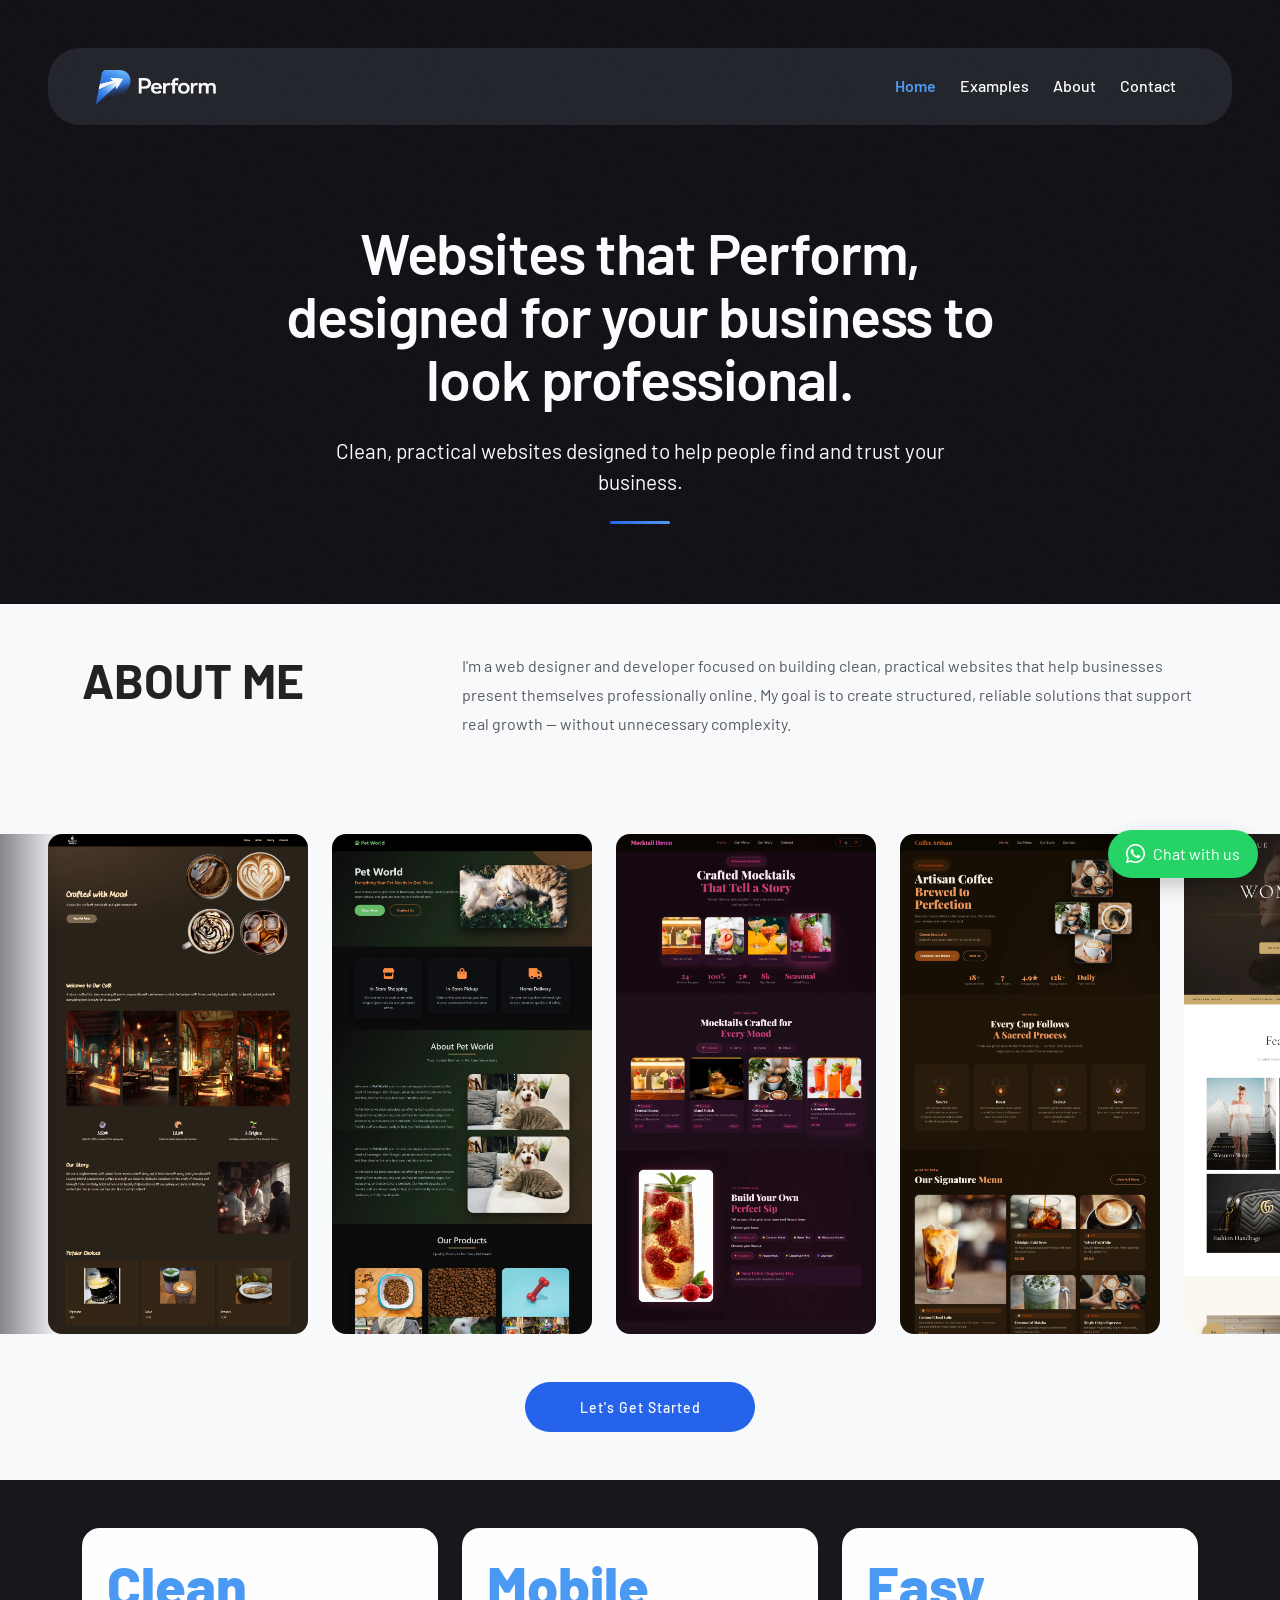
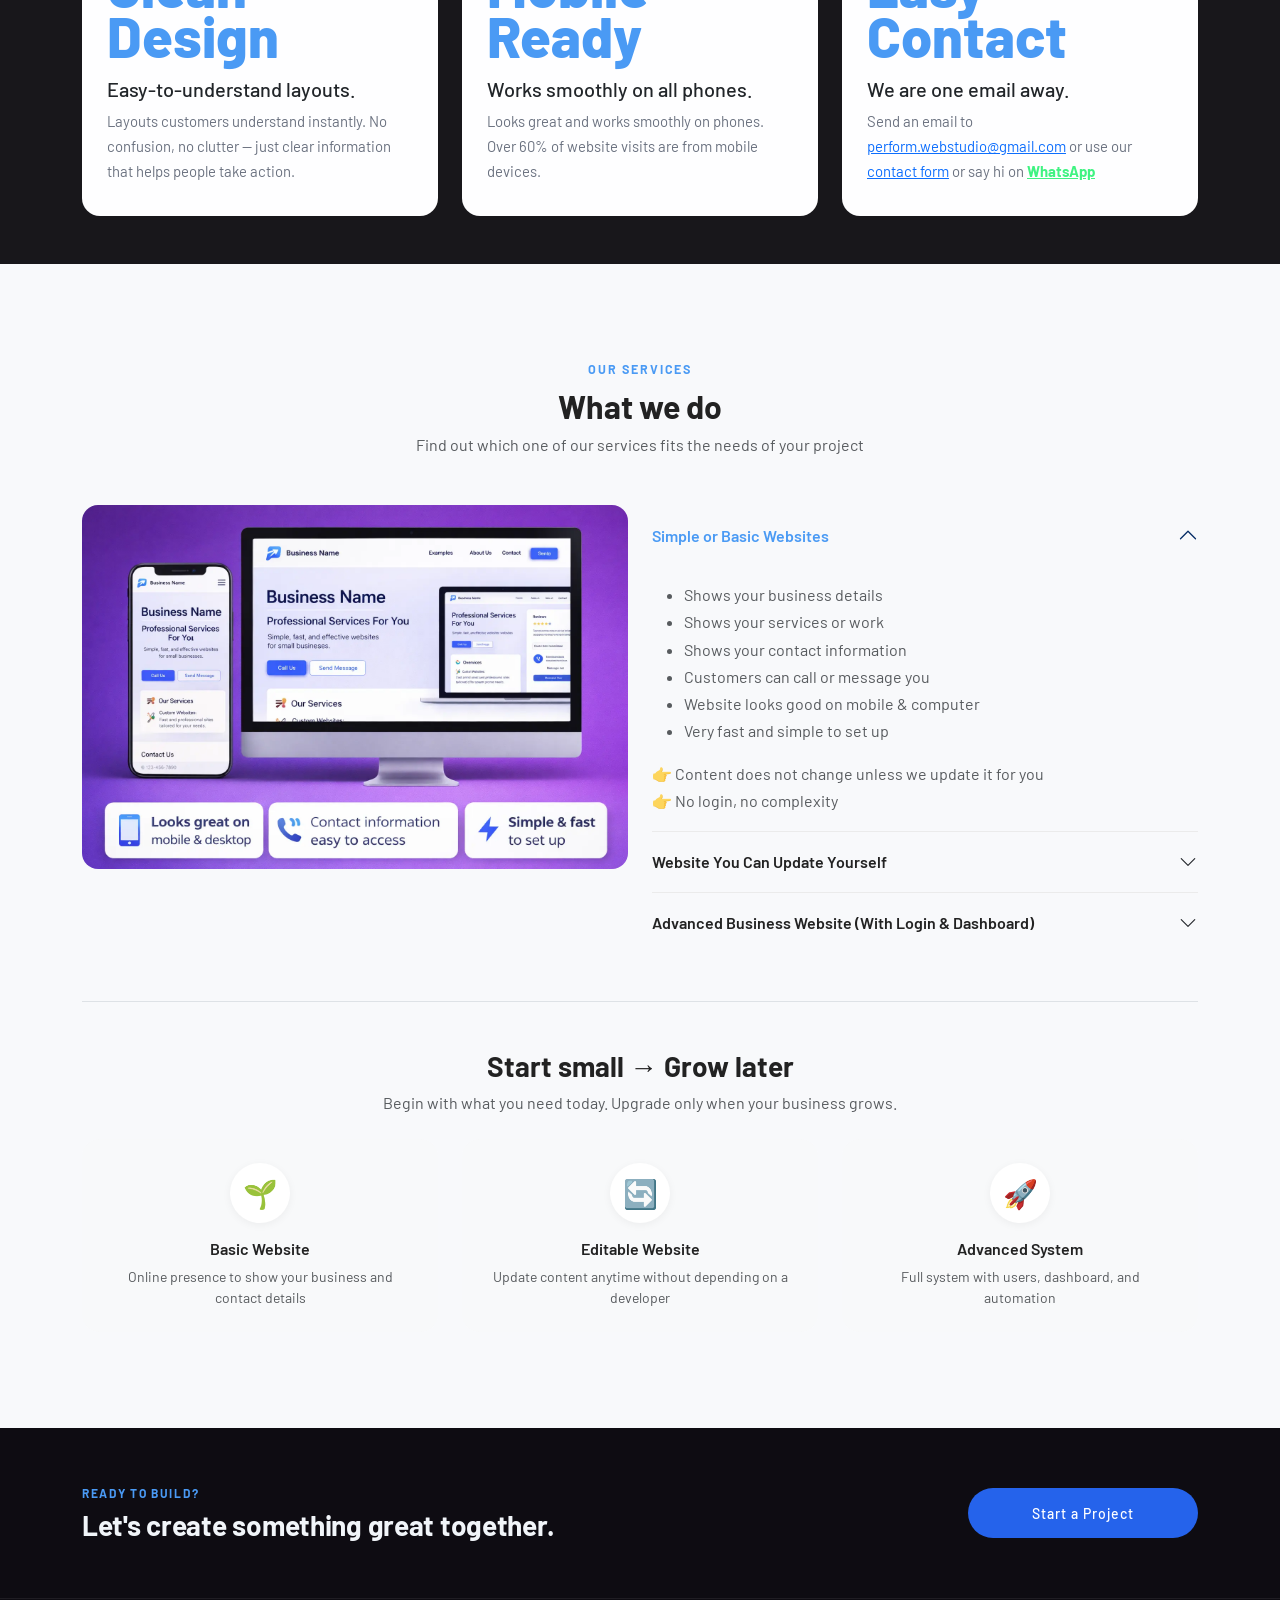
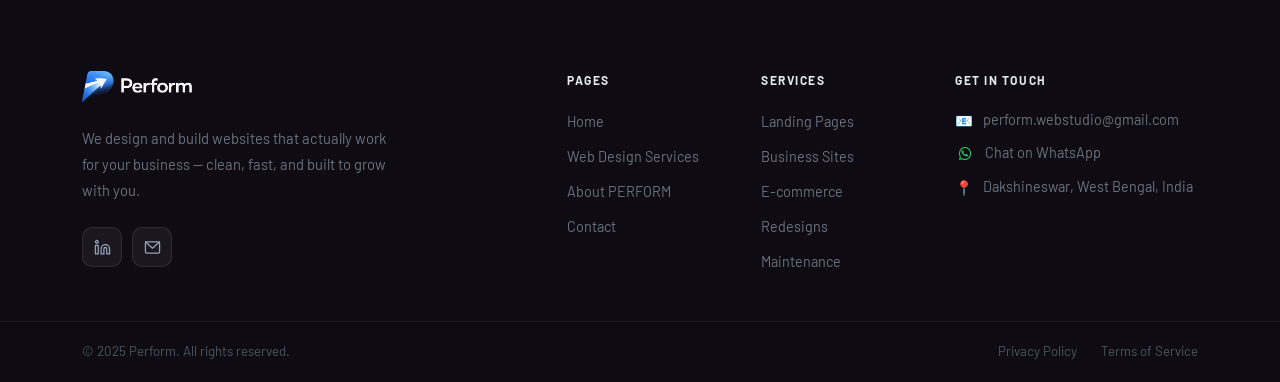
==== index.html @ 62af18a4 "minor fix in jason ld" ====
<!doctype html>
<html lang="en">
  <head>
    <meta charset="utf-8" />

    <!-- ═══════════════════════════════════════════
         CORE SEO — Every tag here costs ₹5k at agencies
    ════════════════════════════════════════════ -->
    <title>Perform | Website Design & Development Services</title>

    <meta
      name="description"
      content="Perform builds clean, fast, mobile-ready websites for businesses and startups in India. Affordable web design — landing pages, business sites, e-commerce & CMS."
    />
    <meta
      name="keywords"
      content="web development India, website for small business, affordable web design Kolkata, business website developer, landing page design, web developer Dakshineswar"
    />
    <meta name="author" content="Perform" />
    <meta name="robots" content="index, follow" />

    <!-- Canonical — prevents duplicate content penalty -->
    <link rel="canonical" href="https://performwebstudio.github.io/main/" />

    <meta name="viewport" content="width=device-width, initial-scale=1" />

    <!-- ═══════════════════════════════════════════
         OPEN GRAPH — controls how your link looks on WhatsApp, LinkedIn, Facebook
    ════════════════════════════════════════════ -->
    <meta property="og:type" content="website" />
    <meta
      property="og:url"
      content="https://performwebstudio.github.io/main/"
    />
    <meta
      property="og:title"
      content="Perform | Professional Website Development"
    />
    <meta
      property="og:description"
      content="Clean, fast, mobile-ready websites for businesses that want to look professional and grow online. Starting from ₹8,000."
    />
    <meta
      property="og:image"
      content="https://performweb.in/images/og-image.png"
    />
    <meta property="og:image:width" content="1200" />
    <meta property="og:image:height" content="630" />
    <meta property="og:locale" content="en_IN" />
    <meta property="og:site_name" content="Perform" />

    <!-- ═══════════════════════════════════════════
         TWITTER CARD
    ════════════════════════════════════════════ -->
    <meta name="twitter:card" content="summary_large_image" />
    <meta
      name="twitter:title"
      content="Perform | Professional Web Design for Small Businesses"
    />
    <meta
      name="twitter:description"
      content="Clean, fast, mobile-ready websites for businesses that want to look professional online."
    />
    <meta
      name="twitter:image"
      content="https://performweb.in/images/og-image.png"
    />

    <!-- ═══════════════════════════════════════════
         FAVICON
    ════════════════════════════════════════════ -->
    <link rel="icon" type="image/webp" href="images/mylogo3.webp" />
    <link rel="apple-touch-icon" href="images/mylogo3.webp" />

    <!-- ═══════════════════════════════════════════
         PRECONNECT — cuts font load time by ~300ms
    ════════════════════════════════════════════ -->
    <link rel="preconnect" href="https://fonts.googleapis.com" />
    <link rel="preconnect" href="https://fonts.gstatic.com" crossorigin />

    <!-- Google Fonts — display=swap prevents render-blocking -->
    <link
      href="https://fonts.googleapis.com/css2?family=Barlow:ital,wght@0,300;0,400;0,500;0,600;0,700;0,800;1,400&family=Quicksand:wght@500;600;700&display=swap"
      rel="stylesheet"
    />

    <!-- ═══════════════════════════════════════════
         CSS — AOS and Swiper load inline (small), Bootstrap is essential
    ════════════════════════════════════════════ -->
    <link href="https://unpkg.com/aos@2.3.4/dist/aos.css" rel="stylesheet" />
    <link
      href="https://cdn.jsdelivr.net/npm/bootstrap@5.3.2/dist/css/bootstrap.min.css"
      rel="stylesheet"
    />
    <link
      rel="stylesheet"
      href="https://cdn.jsdelivr.net/npm/swiper@10/swiper-bundle.min.css"
    />
    <link
      rel="stylesheet"
      href="https://cdnjs.cloudflare.com/ajax/libs/font-awesome/6.5.1/css/all.min.css"
    />
    <link href="style.css" rel="stylesheet" />

    <!-- ═══════════════════════════════════════════
         JSON-LD STRUCTURED DATA
         This is what gets you Rich Results on Google.
         Agencies charge ₹8,000–₹15,000 just for this block.
    ════════════════════════════════════════════ -->
    <script type="application/ld+json">
      {
        "@context": "https://schema.org",
        "@graph": [
          {
            "@type": "WebSite",
            "@id": "https://performwebstudio.github.io/main/#website",
            "url": "https://performwebstudio.github.io/main/",
            "name": "Perform",
            "description": "Professional web design for small businesses and startups in India",
            "inLanguage": "en-IN"
          },
          {
            "@type": "LocalBusiness",
            "@id": "https://performwebstudio.github.io/main/#business",
            "name": "Perform",
            "url": "https://performwebstudio.github.io/main/",
            "logo": "https://performwebstudio.github.io/main/images/mylogo2.png",
            "image": "https://performwebstudio.github.io/main/images/og-image.png",
            "description": "Perform builds clean, fast, mobile-ready websites for small businesses and startups across India.",
            "address": {
              "@type": "PostalAddress",
              "addressLocality": "Dakshineswar",
              "addressRegion": "West Bengal",
              "postalCode": "700057",
              "addressCountry": "IN"
            },
            "contactPoint": {
              "@type": "ContactPoint",
              "contactType": "customer support",
              "email": "perform.webstudio@gmail.com",
              "availableLanguage": ["English", "Bengali", "Hindi"]
            },
            "sameAs": [
              "https://www.linkedin.com/in/shruti-tennyson-a712413b7/"
            ],
            "priceRange": "₹₹",
            "areaServed": {
              "@type": "Country",
              "name": "India"
            }
          },
          {
            "@type": "ItemList",
            "name": "Website design and development services by Perform",
            "itemListElement": [
              {
                "@type": "ListItem",
                "position": 1,
                "item": {
                  "@type": "Service",
                  "name": "Simple Business Website",
                  "description": "A clean, fast static website to show your business details, services, and contact information.",
                  "provider": {
                    "@id": "https://performwebstudio.github.io/main/#business"
                  }
                }
              },
              {
                "@type": "ListItem",
                "position": 2,
                "item": {
                  "@type": "Service",
                  "name": "CMS / Editable Website",
                  "description": "A website you can update yourself — add text, images, and blogs without calling a developer every time.",
                  "provider": {
                    "@id": "https://performwebstudio.github.io/main/#business"
                  }
                }
              },
              {
                "@type": "ListItem",
                "position": 3,
                "item": {
                  "@type": "Service",
                  "name": "Advanced Business Website with Dashboard",
                  "description": "Full web application with user login, admin dashboard, and role-based access.",
                  "provider": {
                    "@id": "https://performwebstudio.github.io/main/#business"
                  }
                }
              }
            ]
          },
          {
            "@type": "FAQPage",
            "mainEntity": [
              {
                "@type": "Question",
                "name": "How much does a website cost in India?",
                "acceptedAnswer": {
                  "@type": "Answer",
                  "text": "At Perform, a basic business website starts from ₹8,000. A CMS website starts from ₹15,000 and advanced web applications start from ₹30,000."
                }
              },
              {
                "@type": "Question",
                "name": "How long does it take to build a website?",
                "acceptedAnswer": {
                  "@type": "Answer",
                  "text": "A simple business website takes around 3–7 days. CMS websites take 1–2 weeks and advanced web applications may take 3–6 weeks."
                }
              },
              {
                "@type": "Question",
                "name": "Do you build websites for small businesses?",
                "acceptedAnswer": {
                  "@type": "Answer",
                  "text": "Yes. Perform specialises in websites for small businesses, startups and entrepreneurs across India."
                }
              }
            ]
          }
        ]
      }
    </script>
  </head>

  <body>
    <!-- NAVBAR -->
    <div class="hero-bg">
      <header>
        <nav
          class="navbar navbar-expand-lg px-3 px-lg-5 py-5 navbar-dark"
          aria-label="Main navigation"
        >
          <div class="container nav-container rounded-5 px-4 px-lg-5 py-3">
            <a
              class="navbar-brand fw-bold text-white"
              href="/"
              aria-label="Perform — Home"
            >
              <img
                src="images/mylogo2.webp"
                alt="Perform web design logo"
                width="120"
                height="40"
              />
            </a>

            <button
              class="navbar-toggler"
              type="button"
              data-bs-toggle="collapse"
              data-bs-target="#nav"
              aria-controls="nav"
              aria-expanded="false"
              aria-label="Toggle navigation"
            >
              <span class="navbar-toggler-icon"></span>
            </button>

            <div class="collapse navbar-collapse justify-content-end" id="nav">
              <ul class="navbar-nav gap-lg-2">
                <li class="nav-item">
                  <a
                    class="nav-link active"
                    href="index.html"
                    aria-current="page"
                    >Home</a
                  >
                </li>
                <li class="nav-item">
                  <a class="nav-link" href="#projects">Examples</a>
                </li>
                <li class="nav-item">
                  <a class="nav-link" href="about.html">About</a>
                </li>
                <li class="nav-item">
                  <a class="nav-link" href="contact.html">Contact</a>
                </li>
              </ul>
            </div>
          </div>
        </nav>
      </header>

      <!-- HERO — H1 contains the main keyword -->
      <main>
        <section class="hero-section" aria-label="Hero">
          <div class="container hero-container text-center">
            <h1 class="hero-title" data-aos="fade-up" data-aos-delay="350">
              Websites that Perform,<br />
              <span class="text-sm"
                >designed for your business to look professional.</span
              >
            </h1>
            <p class="hero-subtitle" data-aos="fade-up" data-aos-delay="0">
              Clean, practical websites designed to help people find and trust
              your business.
            </p>
            <div
              class="hero-divider"
              data-aos="fade-up"
              data-aos-delay="400"
            ></div>
          </div>
        </section>
      </main>
    </div>

    <!-- ABOUT -->
    <section class="container my-5" aria-label="About Perform">
      <div class="row align-items-start">
        <div class="col-lg-4 mb-3 mb-lg-0">
          <h2 class="display-5 fw-bold text-uppercase dark-text">About Me</h2>
        </div>
        <div class="col-lg-8">
          <p class="text-muted fs-6 mb-0" style="line-height: 1.8">
            I'm a web designer and developer focused on building clean,
            practical websites that help businesses present themselves
            professionally online. My goal is to create structured, reliable
            solutions that support real growth — without unnecessary complexity.
          </p>
        </div>
      </div>
    </section>

    <!-- PROJECTS CAROUSEL -->
    <section
      class="projects-section"
      id="projects"
      aria-label="Website examples and portfolio"
    >
      <div
        class="swiper projects-swiper"
        role="region"
        aria-label="Portfolio carousel"
      >
        <div class="swiper-wrapper">
          <div class="swiper-slide">
            <div class="project-card">
              <img
                src="images/coffee.webp"
                alt="Cafe website design example by Perform"
                width="400"
                height="280"
                loading="lazy"
              />
              <p>Cafe Website</p>
            </div>
          </div>

          <div class="swiper-slide">
            <div class="project-card">
              <img
                src="images/petStore.webp"
                alt="Pet store website design example by Perform"
                width="400"
                height="280"
                loading="lazy"
              />
              <p>Pet Store Website</p>
            </div>
          </div>

          <div class="swiper-slide">
            <div class="project-card">
              <img
                src="images/mocktale.webp"
                alt="Mocktail bar website design example by Perform"
                width="400"
                height="280"
                loading="lazy"
              />
              <p>Mocktail Website</p>
            </div>
          </div>

          <div class="swiper-slide">
            <div class="project-card">
              <img
                src="images/cafepastry.webp"
                alt="Cafe and pastry shop website design by Perform"
                width="400"
                height="280"
                loading="lazy"
              />
              <p>Cafe &amp; Pastry Website</p>
            </div>
          </div>

          <div class="swiper-slide">
            <div class="project-card">
              <img
                src="images/fashion.webp"
                alt="Fashion brand website design example by Perform"
                width="400"
                height="280"
                loading="lazy"
              />
              <p>Fashion Website</p>
            </div>
          </div>

          <div class="swiper-slide">
            <div class="project-card">
              <img
                src="images/image.webp"
                alt="Gym and fitness website design example by Perform"
                width="400"
                height="280"
                loading="lazy"
              />
              <p>Gym Website</p>
            </div>
          </div>

          <div class="swiper-slide">
            <div class="project-card">
              <img
                src="images/image.webp"
                alt="Dental clinic website design example by Perform"
                width="400"
                height="280"
                loading="lazy"
              />
              <p>Dental Clinic Website</p>
            </div>
          </div>
        </div>
      </div>

      <a
        href="contact.html#contact-form"
        class="fizzy-btn mt-5 rounded-pill mx-auto"
        data-aos="fade-up"
        data-aos-duration="800"
        data-aos-offset="100"
      >
        <span class="text">Let's Get Started</span>
        <span class="arrow">➜</span>
      </a>
    </section>

    <!-- VALUE BLOCK -->
    <section class="value-section py-5" aria-label="Why choose Perform">
      <div class="container">
        <div class="row g-4">
          <div class="col-12 col-md-6 col-lg-4">
            <div class="step-card">
              <div class="step-number">Clean<br />Design</div>
              <h3 class="h5">Easy-to-understand layouts.</h3>
              <p>
                Layouts customers understand instantly. No confusion, no clutter
                — just clear information that helps people take action.
              </p>
            </div>
          </div>

          <div class="col-12 col-md-6 col-lg-4">
            <div class="step-card">
              <div class="step-number">Mobile<br />Ready</div>
              <h3 class="h5">Works smoothly on all phones.</h3>
              <p>
                Looks great and works smoothly on phones. Over 60% of website
                visits are from mobile devices.
              </p>
            </div>
          </div>

          <div class="col-12 col-md-6 col-lg-4">
            <div class="step-card">
              <div class="step-number">Easy<br />Contact</div>
              <h3 class="h5">We are one email away.</h3>
              <p>
                Send an email to
                <a
                  href="mailto:perform.webstudio@gmail.com"
                  class="text-primary"
                  >perform.webstudio@gmail.com</a
                >
                or use our
                <a href="contact.html#contact-form">contact form</a> or say hi
                on
                <a
                  href="#"
                  id="whatsappLink"
                  style="color: #40f382; font-weight: 700"
                  >WhatsApp</a
                >
                <!-- <span style="color: #40f382; font-weight: 700">WhatsAp</span>. -->
              </p>
            </div>
          </div>
        </div>
      </div>
    </section>

    <!-- SERVICES SECTION -->
    <section
      class="faq-section"
      id="services"
      aria-label="Our website development services"
    >
      <div class="container">
        <div class="text-center mb-5">
          <p class="section-label mb-2" data-aos="fade-up">Our Services</p>
          <h2 class="fw-bold mt-2 dark-text">What we do</h2>
          <p class="text-muted mt-2">
            Find out which one of our services fits the needs of your project
          </p>
        </div>

        <div class="row align-items-start g-4">
          <div class="col-lg-6">
            <img
              id="serviceImage"
              src="images/static.webp"
              class="img-fluid rounded-4"
              alt="Simple business website design by Perform"
              width="600"
              height="400"
              loading="lazy"
            />
          </div>

          <div class="col-lg-6">
            <div class="accordion accordion-flush" id="servicesAccordion">
              <div class="accordion-item">
                <h3 class="accordion-header">
                  <button
                    class="accordion-button"
                    type="button"
                    data-bs-toggle="collapse"
                    data-bs-target="#serviceOne"
                    data-image="images/static.webp"
                    aria-expanded="true"
                    aria-controls="serviceOne"
                  >
                    Simple or Basic Websites
                  </button>
                </h3>
                <div
                  id="serviceOne"
                  class="accordion-collapse collapse show"
                  data-bs-parent="#servicesAccordion"
                >
                  <div class="accordion-body text-muted">
                    <ul>
                      <li>Shows your business details</li>
                      <li>Shows your services or work</li>
                      <li>Shows your contact information</li>
                      <li>Customers can call or message you</li>
                      <li>Website looks good on mobile &amp; computer</li>
                      <li>Very fast and simple to set up</li>
                    </ul>
                    👉 Content does not change unless we update it for you<br />
                    👉 No login, no complexity
                  </div>
                </div>
              </div>

              <div class="accordion-item">
                <h3 class="accordion-header">
                  <button
                    class="accordion-button collapsed"
                    type="button"
                    data-bs-toggle="collapse"
                    data-bs-target="#serviceTwo"
                    data-image="images/dynamic.webp"
                    aria-expanded="false"
                    aria-controls="serviceTwo"
                  >
                    Website You Can Update Yourself
                  </button>
                </h3>
                <div
                  id="serviceTwo"
                  class="accordion-collapse collapse"
                  data-bs-parent="#servicesAccordion"
                >
                  <div class="accordion-body text-muted">
                    <ul>
                      <li>Add or edit text, images, services</li>
                      <li>Upload photos or blogs</li>
                      <li>Manage contact form messages</li>
                      <li>Update without calling a developer every time</li>
                      <li>Website grows with your business</li>
                    </ul>
                    👉 You don't need technical knowledge<br />
                    👉 We show you how to use it
                  </div>
                </div>
              </div>

              <div class="accordion-item">
                <h3 class="accordion-header">
                  <button
                    class="accordion-button collapsed"
                    type="button"
                    data-bs-toggle="collapse"
                    data-bs-target="#serviceThree"
                    data-image="images/advanced-website-building.webp"
                    aria-expanded="false"
                    aria-controls="serviceThree"
                  >
                    Advanced Business Website (With Login &amp; Dashboard)
                  </button>
                </h3>
                <div
                  id="serviceThree"
                  class="accordion-collapse collapse"
                  data-bs-parent="#servicesAccordion"
                >
                  <div class="accordion-body text-muted">
                    <ul>
                      <li>Customers can create accounts</li>
                      <li>You get a dashboard to manage everything</li>
                      <li>Staff and admin can have different access</li>
                      <li>Track data, orders, or users</li>
                      <li>Website works like an app</li>
                    </ul>
                    👉 Built step-by-step<br />
                    👉 Can start small and grow later
                  </div>
                </div>
              </div>
            </div>
          </div>
        </div>

        <!-- START SMALL CTA -->
        <div class="mt-5 pt-5 border-top">
          <div class="text-center mb-4">
            <h3 class="fw-bold dark-text">Start small → Grow later</h3>
            <p class="text-muted mt-2">
              Begin with what you need today. Upgrade only when your business
              grows.
            </p>
          </div>

          <div class="row g-4 justify-content-center">
            <div class="col-md-4">
              <div class="card feature-card-light border-0">
                <div class="card-body text-center p-4">
                  <div class="icon-circle mb-3">🌱</div>
                  <h4 class="h6 fw-semibold dark-text">Basic Website</h4>
                  <p class="text-muted small mb-0">
                    Online presence to show your business and contact details
                  </p>
                </div>
              </div>
            </div>
            <div class="col-md-4">
              <div class="card feature-card-light border-0">
                <div class="card-body text-center p-4">
                  <div class="icon-circle mb-3">🔄</div>
                  <h4 class="h6 fw-semibold dark-text">Editable Website</h4>
                  <p class="text-muted small mb-0">
                    Update content anytime without depending on a developer
                  </p>
                </div>
              </div>
            </div>
            <div class="col-md-4">
              <div class="card feature-card-light border-0">
                <div class="card-body text-center p-4">
                  <div class="icon-circle mb-3">🚀</div>
                  <h4 class="h6 fw-semibold dark-text">Advanced System</h4>
                  <p class="text-muted small mb-0">
                    Full system with users, dashboard, and automation
                  </p>
                </div>
              </div>
            </div>
          </div>
        </div>
      </div>
    </section>

    <!-- FOOTER -->
    <footer class="site-footer" aria-label="Site footer">
      <div class="footer-cta-strip">
        <div
          class="container d-flex flex-column flex-md-row align-items-center justify-content-between gap-3"
        >
          <div>
            <p class="footer-cta-label">Ready to build?</p>
            <h2 class="footer-cta-title">
              Let's create something great together.
            </h2>
          </div>
          <a href="contact.html#contact-form" class="fizzy-btn flex-shrink-0">
            <span class="text">Start a Project</span>
            <span class="arrow">➜</span>
          </a>
        </div>
      </div>

      <div class="footer-body">
        <div class="container">
          <div class="row g-5">
            <div class="col-lg-4">
              <img
                src="images/mylogo2.webp"
                alt="Perform logo"
                width="110"
                height="auto"
                class="mb-4"
                loading="lazy"
              />
              <p class="footer-desc">
                We design and build websites that actually work for your
                business — clean, fast, and built to grow with you.
              </p>
              <div class="footer-socials mt-4">
                <a
                  href="https://www.linkedin.com/in/shruti-tennyson-a712413b7/"
                  class="social-icon"
                  aria-label="LinkedIn profile"
                  rel="noopener noreferrer"
                  target="_blank"
                >
                  <svg
                    viewBox="0 0 24 24"
                    fill="none"
                    stroke="currentColor"
                    stroke-width="1.8"
                    stroke-linecap="round"
                    stroke-linejoin="round"
                    aria-hidden="true"
                  >
                    <path
                      d="M16 8a6 6 0 0 1 6 6v7h-4v-7a2 2 0 0 0-2-2 2 2 0 0 0-2 2v7h-4v-7a6 6 0 0 1 6-6z"
                    />
                    <rect x="2" y="9" width="4" height="12" />
                    <circle cx="4" cy="4" r="2" />
                  </svg>
                </a>
                <a
                  href="mailto:perform.webstudio@gmail.com"
                  class="social-icon"
                  aria-label="Email Perform"
                >
                  <svg
                    viewBox="0 0 24 24"
                    fill="none"
                    stroke="currentColor"
                    stroke-width="1.8"
                    stroke-linecap="round"
                    stroke-linejoin="round"
                    aria-hidden="true"
                  >
                    <rect x="2" y="4" width="20" height="16" rx="2" />
                    <polyline points="2,4 12,13 22,4" />
                  </svg>
                </a>
              </div>
            </div>

            <div class="col-6 col-lg-2 offset-lg-1">
              <p class="footer-col-title">Pages</p>
              <ul class="footer-links">
                <li><a href="index.html">Home</a></li>
                <li><a href="#projects">Web Design Services</a></li>
                <li><a href="about.html">About PERFORM</a></li>
                <li><a href="contact.html">Contact</a></li>
              </ul>
            </div>

            <div class="col-6 col-lg-2">
              <p class="footer-col-title">Services</p>
              <ul class="footer-links">
                <li><a href="#services">Landing Pages</a></li>
                <li><a href="#services">Business Sites</a></li>
                <li><a href="#services">E-commerce</a></li>
                <li><a href="#services">Redesigns</a></li>
                <li><a href="#services">Maintenance</a></li>
              </ul>
            </div>

            <div class="col-lg-3">
              <p class="footer-col-title">Get in touch</p>
              <ul class="footer-links footer-contact-list">
                <li>
                  <span class="fc-icon">📧</span>
                  <a href="mailto:perform.webstudio@gmail.com"
                    >perform.webstudio@gmail.com</a
                  >
                </li>
                <li>
                  <span class="fc-icon">
                    <i
                      class="fa-brands fa-whatsapp"
                      style="
                        color: #25d366;
                        padding-left: 4px;
                        margin-right: 3px;
                      "
                      aria-hidden="true"
                    ></i>
                  </span>
                  <a href="#" id="whatsappLink">Chat on WhatsApp</a>
                </li>
                <li>
                  <span class="fc-icon">📍</span>
                  <address style="display: inline; font-style: normal">
                    Dakshineswar, West Bengal, India
                  </address>
                </li>
              </ul>
            </div>
          </div>
        </div>
      </div>

      <div class="footer-bottom">
        <div
          class="container d-flex flex-column flex-md-row align-items-center justify-content-between gap-2"
        >
          <p class="footer-text mb-0">© 2025 Perform. All rights reserved.</p>
          <div class="d-flex gap-4">
            <a href="#" class="footer-legal-link">Privacy Policy</a>
            <a href="#" class="footer-legal-link">Terms of Service</a>
          </div>
        </div>
      </div>
    </footer>

    <!-- ═══════════════════════════════════════════
         SCRIPTS — Bootstrap is synchronous (needed for accordion/navbar).
         AOS, Swiper deferred so they don't block rendering.
    ════════════════════════════════════════════ -->
    <script src="https://cdn.jsdelivr.net/npm/bootstrap@5.3.2/dist/js/bootstrap.bundle.min.js"></script>
    <script src="https://unpkg.com/aos@2.3.4/dist/aos.js" defer></script>
    <script
      src="https://cdn.jsdelivr.net/npm/swiper@10/swiper-bundle.min.js"
      defer
    ></script>
    <script src="js/plugin.js"></script>
    <script>
      document.addEventListener("DOMContentLoaded", function () {
        // Swiper
        new Swiper(".projects-swiper", {
          slidesPerView: "auto",
          spaceBetween: 24,
          loop: true,
          autoplay: { delay: 2800, disableOnInteraction: false },
          allowTouchMove: true,
        });

        // WhatsApp link (set your number here)
      });
    </script>
    <script>
      const serviceImage = document.getElementById("serviceImage");
      const accordion = document.getElementById("servicesAccordion");

      accordion.addEventListener("shown.bs.collapse", function (event) {
        const button = accordion.querySelector(
          `[data-bs-target="#${event.target.id}"]`,
        );

        if (button && button.dataset.image) {
          serviceImage.src = button.dataset.image;
        }
      });

      //   serviceImage.style.opacity = 0;
      // setTimeout(() => {
      //   serviceImage.src = button.dataset.image;
      //   serviceImage.style.opacity = 1;
      // }, 150);
    </script>
    <a href="#" id="whatsappFloat" class="whatsapp-float">
      <i class="fa-brands fa-whatsapp"></i>
      <span>Chat with us</span>
    </a>
    <script src="js/whatsapp.js"></script>
  </body>
</html>
---- style.css ----
/* BASE */
:root {
  /* Backgrounds */
  --nav-Bg: #1f2128;
  --main-Bg: #f8f9fb;
  --light-bg: #fefeff;
  --dark-Bg: #0e0c12;
  --dark-Bg2: #18171b;
  --blue-Bg: #2563eb;
  /* Text */
  --text-dark: #222222;
  --text-blue: #4a9af4;
  --text-muted: #6b7280;
  --text-light: #fefeff;
}
html,
body {
  overflow-x: hidden;
}
body {
  /* animation: fadeIn 0.4s ease; */
  font-family: "Barlow", sans-serif;
  /* color: #0f172a; */
  background-color: var(--main-Bg);
}
img {
  height: auto;
  max-width: 100%;
}
.dark-bg nav,
.dark-bg .hero-section {
  position: relative;
  z-index: 1;
}
.hero-bg {
  background-color: var(--dark-Bg);
  position: relative;
}
.hero-bg::after {
  content: "";
  position: absolute;
  inset: 0; /* covers the entire dark section */
  pointer-events: none; /* clicks pass straight through */
  opacity: 0.07; /* subtle — raise to 0.07 for more grain */
  background-image: url("data:image/svg+xml,%3Csvg viewBox='0 0 256 256' xmlns='http://www.w3.org/2000/svg'%3E%3Cfilter id='noise'%3E%3CfeTurbulence type='fractalNoise' baseFrequency='0.9' numOctaves='4' stitchTiles='stitch'/%3E%3C/filter%3E%3Crect width='100%25' height='100%25' filter='url(%23noise)'/%3E%3C/svg%3E");
  background-repeat: repeat;
  background-size: 180px 180px; /* smaller = finer grain */
  z-index: 0;
}
.dark-bg {
  background-color: var(--dark-Bg);
}
.dark-text {
  color: var(--text-dark);
}
/* NAVBAR */
.active {
  color: var(--text-blue) !important;
}
.nav-container {
  background-color: var(--nav-Bg);
  max-width: 1224px;
}

.navbar {
  padding: 1.25rem 0;
}
.nav-link {
  font-weight: 500;
  font-size: 1rem;
  color: var(--text-light);
}

.nav-link:hover {
  color: var(--text-blue);
}
.nav-link.active {
  color: var(--text-blue);
  font-weight: 600;
}
/* HERO */
.hero-section {
  display: flex;
  flex-direction: column;
  align-items: center;
  row-gap: 30px;
  padding: 3rem 1rem 5rem;
}

.hero-container {
  max-width: 820px;
}
.badge-pill {
  padding: 0.45rem 1.2rem;
  border-radius: 50px;
}
.hero-title {
  font-size: clamp(2.6rem, 4.5vw, 4rem);
  font-weight: 600;
  letter-spacing: -0.02em;
  line-height: 1.1;
  margin-bottom: 1.5rem;
  color: var(--text-light);
}

.hero-subtitle {
  font-size: 1.3rem;
  color: var(--text-light);
  max-width: 620px;
  margin: 0 auto;
  color: var(--text-light);
}

/* VALUES */
.value-section {
  background-color: var(--dark-Bg2);
  padding: 5rem 1rem;
}

.feature-card {
  background: transparent;
  border: 1px solid rgba(255, 255, 255, 0.12);
  border-radius: 16px;
  transition:
    border-color 0.25s ease,
    transform 0.25s ease,
    background-color 0.25s ease;
}

/* Card text styling */
.feature-card .card-title {
  color: var(--text-blue);
  font-weight: 600;
}

.feature-card .card-text {
  color: #9ca3af;
  font-size: 0.95rem;
}

/* Hover effect */
.feature-card:hover {
  transform: translateY(-6px);
  border-color: rgba(255, 255, 255, 0.35);
  background-color: rgba(255, 255, 255, 0.03);
}
/* CTA */
.cta-section {
  padding: 6rem 1rem;
  background-color: var(--light-bg);
}

.cta-container {
  max-width: 720px;
}

.cta-title {
  font-size: 1.75rem;
  font-weight: 600;
  margin-bottom: 2rem;
}

.cta-btn {
  background: var(--blue-Bg);
  color: var(--text-light);
  padding: 0.55rem 2rem;
  font-size: 1.2rem;
  border-radius: 8px;
}

.cta-btn:hover {
  background: #1e4fd6;
  color: var(--text-light);
}

/* FOOTER */
.footer-section {
  background-color: var(--dark-Bg);
  padding: 1.5rem 1rem 0.5rem;
}

.footer-text {
  font-size: 0.85rem;
  color: #94a3b8;
}
.swiper-slide {
  width: auto;
}

.project-card {
  width: 260px; /* try 240–300 */
  background: #1e1e2f;
  border-radius: 14px;
  overflow: hidden;
  height: 500px;
}
.projects-swiper {
  padding-left: 3rem;
  padding-right: 3rem;
}

.projects-swiper:hover .swiper-wrapper {
  animation-play-state: paused;
}
.project-card img {
  width: 100%;
  display: block;
}

.project-card p {
  padding: 0.75rem;
  font-size: 0.9rem;
  color: #475569;
}
.projects-section {
  padding: 3rem 0;
  display: flex;
  flex-direction: column;
  overflow: hidden;
}
.projects-swiper .swiper-wrapper {
  transition-timing-function: linear !important;
  animation: scroll-horizontal 20s linear infinite;
}

@keyframes scroll-horizontal {
  from {
    transform: translateX(0);
  }
  to {
    transform: translateX(-50%);
  }
}
.projects-swiper::before,
.projects-swiper::after {
  content: "";
  position: absolute;
  top: 0;
  width: 60px;
  height: 100%;
  z-index: 10;
  pointer-events: none;
}

.projects-swiper::before {
  left: 0;
  background: linear-gradient(to right, #1012187f, transparent);
}

.projects-swiper::after {
  right: 0;
  background: linear-gradient(to left, #0f11152b, transparent);
}

/* //service  */

.service-image img {
  object-fit: cover;
  width: 100%;
}

.accordion-button {
  background: var(--main-Bg);
  color: var(--text-dark);
  font-weight: 600;
  padding: 1.25rem 0;
}

.accordion-button:not(.collapsed) {
  color: var(--text-blue);
  background: var(--main-Bg);
  box-shadow: none;
}

.accordion-item {
  border-bottom: 1px solid rgba(0, 0, 0, 0.08);
}

.accordion-body {
  background: var(--main-Bg);
  padding-left: 0;
  padding-right: 0;
  line-height: 1.7;
}

.accordion-button::after {
  transform: scale(0.9);
}
#serviceImage {
  transition: opacity 0.3s ease;
}

.feature-card-light {
  background: #f8f9fa;
  border-radius: 18px;
  transition: all 0.3s ease;
}

.feature-card-light:hover {
  transform: translateY(-8px);
  box-shadow: 0 10px 12px 1px rgba(0, 0, 0, 0.08);
}

.icon-circle {
  width: 60px;
  height: 60px;
  margin: 0 auto;
  background: white;
  border-radius: 50%;
  display: flex;
  align-items: center;
  justify-content: center;
  font-size: 28px;
  box-shadow: 0 2px 8px rgba(0, 0, 0, 0.05);
}

/* button */

.fizzy-btn {
  display: inline-flex;
  align-items: center;
  justify-content: center;
  position: relative;
  min-width: 230px;
  height: 50px;
  /* border: 2px solid #ffffff; */
  border-radius: 50px;
  background-color: var(--blue-Bg);
  color: #ffffff;
  font-size: 14px;
  letter-spacing: 1px;
  text-decoration: none;
  overflow: hidden;
  transition: all 0.3s ease;
}
.fizzy-btn::after {
  content: "";
  position: absolute;
  inset: 0;
  border-radius: 50px;
  border: 0.5px solid var(--blue-Bg);
  transform: scaleX(0);
  transform-origin: left;
  transition: transform 0.2s ease;
}
.fizzy-btn .text {
  font-weight: 500 !important;
  transition: transform 0.3s ease;
  z-index: 2;
}

.fizzy-btn .arrow {
  position: absolute;
  right: 20px;
  opacity: 0;
  transform: translateX(10px);
  transition: all 0.3s ease;
  color: var(--blue-Bg);
  z-index: 2;
}

/* Hover */
.fizzy-btn:hover {
  background: #ffffff;
  color: var(--blue-Bg);
  box-shadow: 0 10px 15px rgba(0, 0, 0, 0.062);
}

.fizzy-btn:hover::after {
  transform: scaleX(1);
}

.fizzy-btn:hover .text {
  transform: translateX(-10px);
}

.fizzy-btn:hover .arrow {
  opacity: 1;
  transform: translateX(0);
}

/* contact */
.video-wrapper {
  position: relative;
  width: 100%;
  height: 100%;
  overflow: hidden;
}

.video-wrapper video {
  width: 100%;
  height: 100%;
  object-fit: cover;
  object-position: top center; /* THIS IS THE KEY */
}

.contact-card {
  border-radius: 20px;
  overflow: hidden;
}

.form-section {
  padding: 3rem;
  background: #ffffff;
}

.image-section {
  position: relative;
  background: url("https://images.unsplash.com/photo-1524504388940-b1c1722653e1")
    center/cover no-repeat;
  min-height: 100%;
}

.image-overlay {
  position: absolute;
  inset: 0;
  background: rgba(0, 0, 0, 0.45);
}

.image-content {
  position: absolute;
  bottom: 2rem;
  left: 2rem;
  right: 2rem;
  color: white;
}

.btn-brand {
  background-color: #2563eb;
  color: white;
  border: none;
  border-radius: 50px !important;
}

.btn-brand:hover {
  background-color: #1e4fd6;
  color: white;
}

#formSuccess {
  animation: fadeIn 0.4s ease-in-out;
}

@keyframes fadeIn {
  from {
    opacity: 0;
    transform: scale(0.95);
  }
  to {
    opacity: 1;
    transform: scale(1);
  }
}

.site-footer {
  background-color: var(--dark-Bg);
  font-family: "Barlow", sans-serif;
}
.footer-cta-strip {
  border-bottom: 1px solid rgba(255, 255, 255, 0.07);
  padding: 3.5rem 1rem;
}
.footer-cta-label {
  font-size: 0.75rem;
  font-weight: 700;
  letter-spacing: 0.14em;
  text-transform: uppercase;
  color: var(--text-blue);
  margin-bottom: 0.4rem;
}
.footer-cta-title {
  font-size: clamp(1.3rem, 2.5vw, 1.75rem);
  font-weight: 700;
  color: #f1f5f9;
  margin: 0;
  letter-spacing: -0.01em;
}
.footer-body {
  padding: 4.5rem 1rem 3rem;
  border-bottom: 1px solid rgba(255, 255, 255, 0.06);
}
.footer-desc {
  font-size: 0.92rem;
  color: #6b7280;
  line-height: 1.75;
  max-width: 320px;
}
.footer-socials {
  display: flex;
  gap: 0.65rem;
  flex-wrap: wrap;
}
.social-icon {
  width: 40px;
  height: 40px;
  border-radius: 10px;
  background: rgba(255, 255, 255, 0.05);
  border: 1px solid rgba(255, 255, 255, 0.09);
  display: flex;
  align-items: center;
  justify-content: center;
  color: #94a3b8;
  transition:
    background 0.25s ease,
    color 0.25s ease,
    border-color 0.25s ease,
    transform 0.25s ease;
  text-decoration: none;
}
.social-icon svg {
  width: 17px;
  height: 17px;
}
.social-icon:hover {
  background: var(--blue-Bg);
  border-color: var(--blue-Bg);
  color: #fff;
  transform: translateY(-3px);
}
.footer-col-title {
  font-size: 0.75rem;
  font-weight: 700;
  letter-spacing: 0.13em;
  text-transform: uppercase;
  color: #e2e8f0;
  margin-bottom: 1.2rem;
}
.footer-links {
  list-style: none;
  padding: 0;
  margin: 0;
  display: flex;
  flex-direction: column;
  gap: 0.7rem;
}
.footer-links a,
.footer-links span,
.footer-links address {
  font-size: 0.9rem;
  color: var(--text-muted);
  text-decoration: none;
  transition: color 0.2s ease;
}
.footer-links a:hover {
  color: var(--text-blue);
}
.footer-contact-list li {
  display: flex;
  align-items: flex-start;
  gap: 0.65rem;
}
.fc-icon {
  font-size: 0.95rem;
  margin-top: 1px;
  flex-shrink: 0;
}
.footer-bottom {
  padding: 1.25rem 1rem;
}
.footer-text {
  font-size: 0.83rem;
  color: #4b5563;
}
.footer-legal-link {
  font-size: 0.83rem;
  color: #4b5563;
  text-decoration: none;
  transition: color 0.2s ease;
}
.footer-legal-link:hover {
  color: var(--text-blue);
}

/* contact page  */
/* ── PROCESS SECTION ── */
.process-section {
  background-color: var(--dark-Bg2);
  padding: 6rem 1rem;
}
.section-label {
  font-size: 0.78rem;
  font-weight: 700;
  letter-spacing: 0.15em;
  text-transform: uppercase;
  color: var(--text-blue);
}
.section-title {
  font-size: clamp(1.8rem, 3vw, 2.6rem);
  font-weight: 700;
  letter-spacing: -0.02em;
  line-height: 1.15;
  color: var(--text-light);
}
.step-card {
  position: relative;
  padding: 2rem 1.5rem;
  border-radius: 18px;
  background: var(--light-bg);
  border: 1px solid rgba(255, 255, 255, 0.12);
  transition:
    border-color 0.25s ease,
    transform 0.25s ease,
    background-color 0.25s ease;
  height: 100%;
}

.step-card:hover {
  transform: translateY(-6px);
}
.step-number {
  font-size: 3.5rem;
  font-weight: 800;
  line-height: 50px;
  color: var(--text-blue);
  font-variant-numeric: tabular-nums;
  margin-bottom: 1rem;
}
.step-card h5 {
  font-weight: 700;
  color: var(--text-dark);
  margin-bottom: 0.5rem;
}
.step-card p {
  font-size: 0.93rem;
  color: var(--text-muted);
  line-height: 1.65;
  margin: 0;
}
.step-icon {
  width: 44px;
  height: 44px;
  border-radius: 12px;
  background: #eff4ff;
  display: flex;
  align-items: center;
  justify-content: center;
  margin-bottom: 1.25rem;
  font-size: 1.2rem;
}

/* ── FAQ SECTION ── */
.faq-section {
  background-color: var(--main-Bg);
  padding: 6rem 1rem;
}
.faq-section .section-title {
  color: var(--text-light);
}
.faq-section .section-label {
  color: var(--text-blue);
}
.faq-accordion .accordion-item {
  background: transparent;
  border: none;
  border-bottom: 1px solid rgba(0, 0, 0, 0.08) !important;
}
.faq-accordion .accordion-button {
  background: transparent !important;
  color: var(--text-dark);
  font-weight: 600;
  font-size: 1.05rem;
  padding: 1.4rem 0;
  box-shadow: none !important;
}
.faq-accordion .accordion-button::after {
  filter: invert(1) opacity(0.5);
}
.faq-accordion .accordion-button:not(.collapsed) {
  color: var(--text-blue) !important;
}
.faq-accordion .accordion-body {
  background: transparent !important;
  color: #9ca3af;
  padding: 0 0 1.4rem 0;
  line-height: 1.75;
  font-size: 0.95rem;
}
.faq-max {
  max-width: 780px;
}

/* ── TRUST BADGES ── */
.trust-section {
  background-color: var(--light-bg);
  padding: 5rem 1rem;
  border-bottom: 1px solid rgba(0, 0, 0, 0.05);
}
.trust-pill {
  display: inline-flex;
  align-items: center;
  gap: 0.6rem;
  background: #fff;
  border: 1px solid rgba(0, 0, 0, 0.08);
  border-radius: 50px;
  padding: 0.65rem 1.4rem;
  font-size: 0.9rem;
  font-weight: 600;
  color: var(--text-dark);
  transition:
    box-shadow 0.25s ease,
    transform 0.25s ease;
}
.trust-pill:hover {
  transform: translateY(-3px);
  box-shadow: 0 8px 20px rgba(0, 0, 0, 0.08);
}
.trust-pill span.dot {
  width: 8px;
  height: 8px;
  border-radius: 50%;
  background: #22c55e;
  display: inline-block;
  box-shadow: 0 0 0 3px rgba(34, 197, 94, 0.18);
}
.trust-pill .icon {
  font-size: 1.1rem;
}

/* ── SOCIAL / CONNECT ── */
.connect-section {
  background-color: var(--light-bg);
  padding: 5rem 1rem;
}
.connect-card {
  background: rgba(255, 255, 255, 0.04);
  border: 1px solid var(--text-muted);
  border-radius: 20px;
  padding: 2.2rem 2rem;
  text-align: center;
  transition:
    border-color 0.25s ease,
    transform 0.25s ease,
    background 0.25s ease;
  text-decoration: none;
  display: block;
}
.connect-card:hover {
  border-color: rgba(74, 154, 244, 0.45);
  transform: translateY(-5px);
  background: rgba(255, 255, 255, 0.07);
}
.connect-card .c-icon {
  font-size: 2rem;
  margin-bottom: 0.75rem;
  display: block;
}
.connect-card h6 {
  font-weight: 700;
  color: #e2e8f0;
  margin-bottom: 0.3rem;
}
.connect-card p {
  font-size: 0.85rem;
  color: #6b7280;
  margin: 0;
}
.connect-section .section-title {
  color: var(--text-light);
}

/* Divider dot */
.dot-divider {
  display: flex;
  align-items: center;
  gap: 0.5rem;
  justify-content: center;
  margin-bottom: 1.2rem;
}
.dot-divider span {
  width: 5px;
  height: 5px;
  border-radius: 50%;
  background: var(--text-blue);
  opacity: 0.5;
}
.dot-divider span:nth-child(2) {
  opacity: 1;
}

/* Hero subtle line below */
.hero-divider {
  width: 60px;
  height: 3px;
  background: linear-gradient(90deg, #2563eb, #4a9af4);
  border-radius: 4px;
  margin: 1.5rem auto 0;
}

/* ── RESPONSIVE FIXES ── */

/* Fix fizzy-btn fixed width conflicting with w-100 on submit */

/* Form section padding — too large on mobile */
@media (max-width: 767px) {
  .form-section {
    padding: 1.75rem 1.25rem;
  }

  /* Connect cards — less padding so text fits in col-6 */
  .connect-card {
    padding: 1.4rem 1rem;
  }
  .connect-card .c-icon {
    font-size: 1.5rem;
  }
  .connect-card h6 {
    font-size: 0.85rem;
  }
  .connect-card p {
    font-size: 0.75rem;
  }

  /* Footer CTA strip — button shouldn't stretch full width */
  .footer-cta-strip .fizzy-btn {
    width: 100%;
    justify-content: center;
  }

  /* Reduce hero section bottom padding so button isn't cut off */
  .hero-section {
    padding-bottom: 3.5rem;
  }

  /* Process step cards */
  .step-card {
    padding: 1.5rem 1.2rem;
  }

  /* Footer body — tighten up spacing */
  .footer-body {
    padding: 3rem 1rem 2rem;
  }

  /* Footer desc shouldn't be constrained on mobile */
  .footer-desc {
    max-width: 100%;
  }
}

/* Tablet — form section still a bit generous */
@media (min-width: 768px) and (max-width: 991px) {
  .form-section {
    padding: 2rem 1.75rem;
  }

  .connect-card {
    padding: 1.75rem 1.25rem;
  }
}

/* Contact card — make sure it doesn't overflow on small screens */
@media (max-width: 575px) {
  .contact-card {
    border-radius: 12px;
  }

  /* Trust pills wrap but stay readable */
  .trust-pill {
    font-size: 0.82rem;
    padding: 0.5rem 1rem;
  }

  /* Section titles scale down more aggressively */
  .section-title {
    font-size: 1.6rem;
  }
}
.whatsapp-icon {
  color: #25d366;
  transition: transform 0.2s ease;
}

.whatsapp-icon:hover {
  transform: scale(1.15);
}
.whatsapp-float {
  position: fixed;
  bottom: 22px;
  right: 22px;
  background: #25d366;
  color: white;
  padding: 12px 18px;
  border-radius: 50px;
  display: flex;
  align-items: center;
  gap: 8px;
  font-size: 16px;
  text-decoration: none;
  box-shadow: 0 8px 20px rgba(0, 0, 0, 0.2);
  z-index: 999;
}

.whatsapp-float i {
  font-size: 22px;
}

.whatsapp-float:hover {
  transform: translateY(-3px);
  box-shadow: 0 12px 25px rgba(0, 0, 0, 0.25);
}
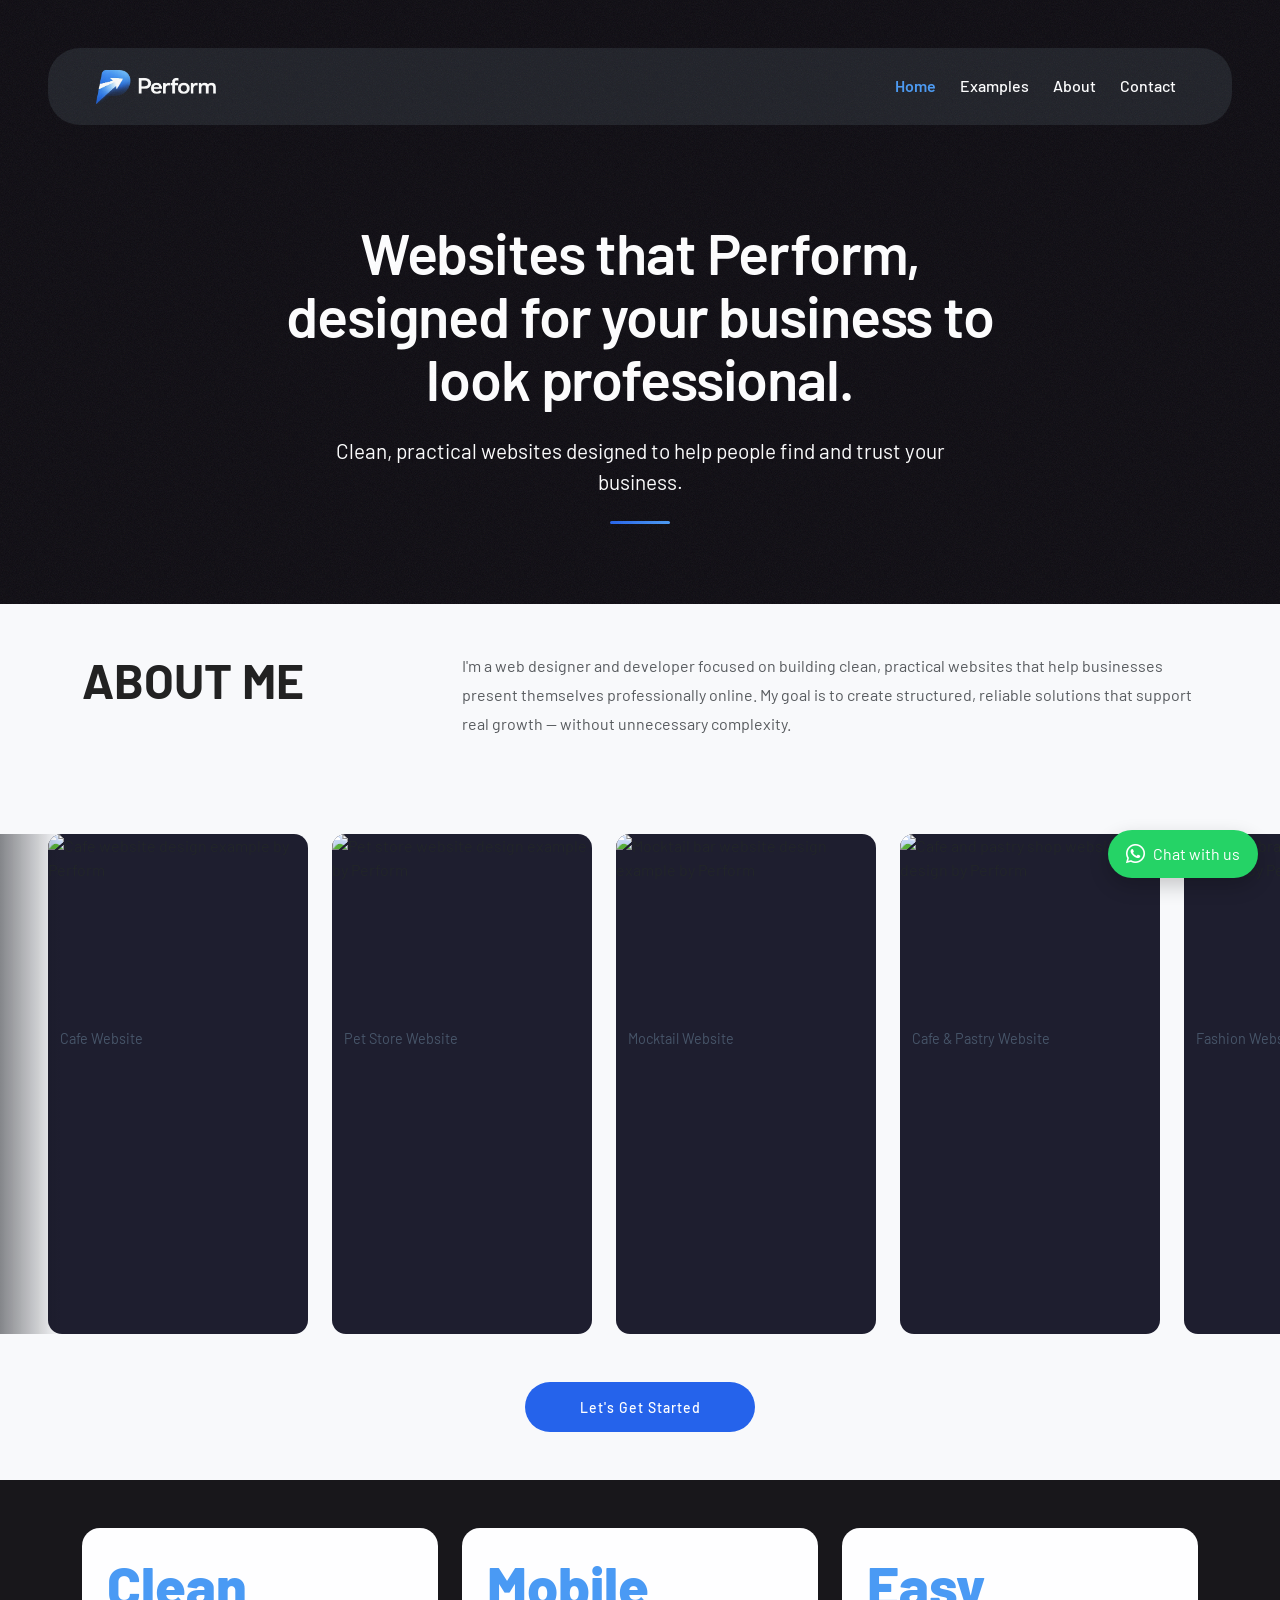
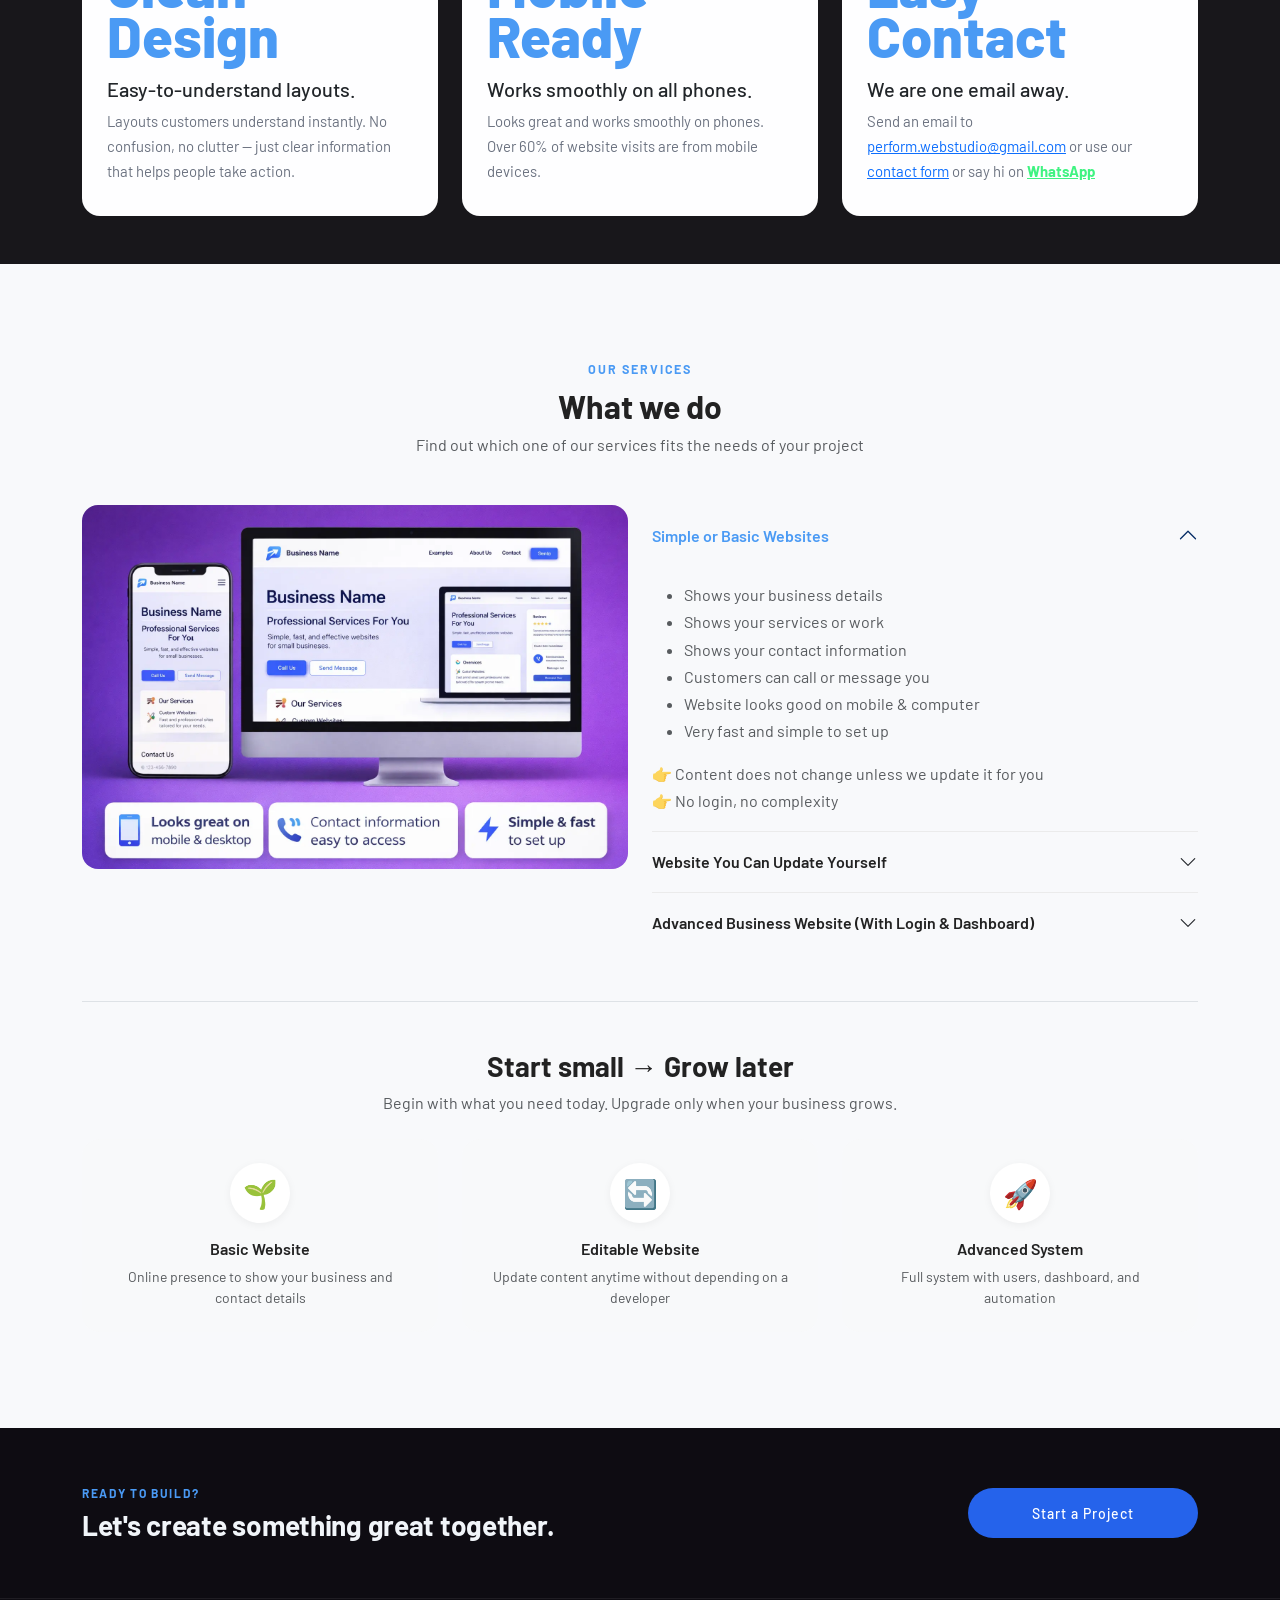
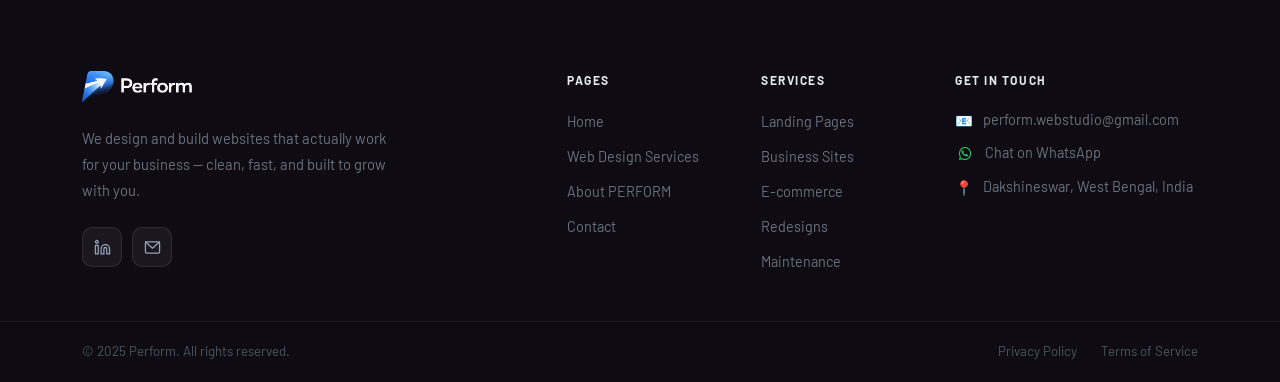
==== commit 7af52d67: "new 3 projects added" ====
--- a/index.html
+++ b/index.html
@@ -120,13 +120,14 @@
             "inLanguage": "en-IN"
           },
           {
-            "@type": "LocalBusiness",
+            "@type": "ProfessionalService",
             "@id": "https://performwebstudio.github.io/main/#business",
             "name": "Perform",
             "url": "https://performwebstudio.github.io/main/",
             "logo": "https://performwebstudio.github.io/main/images/mylogo2.png",
             "image": "https://performwebstudio.github.io/main/images/og-image.png",
             "description": "Perform builds clean, fast, mobile-ready websites for small businesses and startups across India.",
+
             "address": {
               "@type": "PostalAddress",
               "addressLocality": "Dakshineswar",
@@ -151,7 +152,7 @@
           },
           {
             "@type": "ItemList",
-            "name": "Website design and development services by Perform",
+            "name": "Website design and development service by Perform",
             "itemListElement": [
               {
                 "@type": "ListItem",
@@ -159,7 +160,7 @@
                 "item": {
                   "@type": "Service",
                   "name": "Simple Business Website",
-                  "description": "A clean, fast static website to show your business details, services, and contact information.",
+                  "description": "A clean, fast static website to show your business details, services, and contact information. Mobile-friendly and easy to set up.",
                   "provider": {
                     "@id": "https://performwebstudio.github.io/main/#business"
                   }
@@ -183,7 +184,7 @@
                 "item": {
                   "@type": "Service",
                   "name": "Advanced Business Website with Dashboard",
-                  "description": "Full web application with user login, admin dashboard, and role-based access.",
+                  "description": "Full web application with user login, admin dashboard, and role-based access. Built to grow with your business.",
                   "provider": {
                     "@id": "https://performwebstudio.github.io/main/#business"
                   }
@@ -199,7 +200,7 @@
                 "name": "How much does a website cost in India?",
                 "acceptedAnswer": {
                   "@type": "Answer",
-                  "text": "At Perform, a basic business website starts from ₹8,000. A CMS website starts from ₹15,000 and advanced web applications start from ₹30,000."
+                  "text": "At Perform, a basic business website starts from ₹8,000. A CMS/editable website starts from ₹15,000, and advanced web applications with dashboards start from ₹30,000. All prices include mobile responsiveness and a contact form."
                 }
               },
               {
@@ -207,7 +208,7 @@
                 "name": "How long does it take to build a website?",
                 "acceptedAnswer": {
                   "@type": "Answer",
-                  "text": "A simple business website takes around 3–7 days. CMS websites take 1–2 weeks and advanced web applications may take 3–6 weeks."
+                  "text": "A simple business website typically takes 3–7 days. A CMS website takes 1–2 weeks. Advanced web applications take 3–6 weeks depending on features."
                 }
               },
               {
@@ -215,7 +216,7 @@
                 "name": "Do you build websites for small businesses?",
                 "acceptedAnswer": {
                   "@type": "Answer",
-                  "text": "Yes. Perform specialises in websites for small businesses, startups and entrepreneurs across India."
+                  "text": "Yes. Perform specialises in websites for small businesses, startups, and solo entrepreneurs across India. We focus on clean, practical websites that help your business look professional and get found online."
                 }
               }
             ]
@@ -405,7 +406,7 @@
           <div class="swiper-slide">
             <div class="project-card">
               <img
-                src="images/image.webp"
+                src="images/gym-website.webp"
                 alt="Gym and fitness website design example by Perform"
                 width="400"
                 height="280"
@@ -418,13 +419,25 @@
           <div class="swiper-slide">
             <div class="project-card">
               <img
-                src="images/image.webp"
+                src="images/dental-clinic.webp"
                 alt="Dental clinic website design example by Perform"
                 width="400"
                 height="280"
                 loading="lazy"
               />
               <p>Dental Clinic Website</p>
+            </div>
+          </div>
+          <div class="swiper-slide">
+            <div class="project-card">
+              <img
+                src="images/bengali-food-website.webp"
+                alt="Bengali food website design example by Perform"
+                width="400"
+                height="280"
+                loading="lazy"
+              />
+              <p>Bengali Food Website</p>
             </div>
           </div>
         </div>
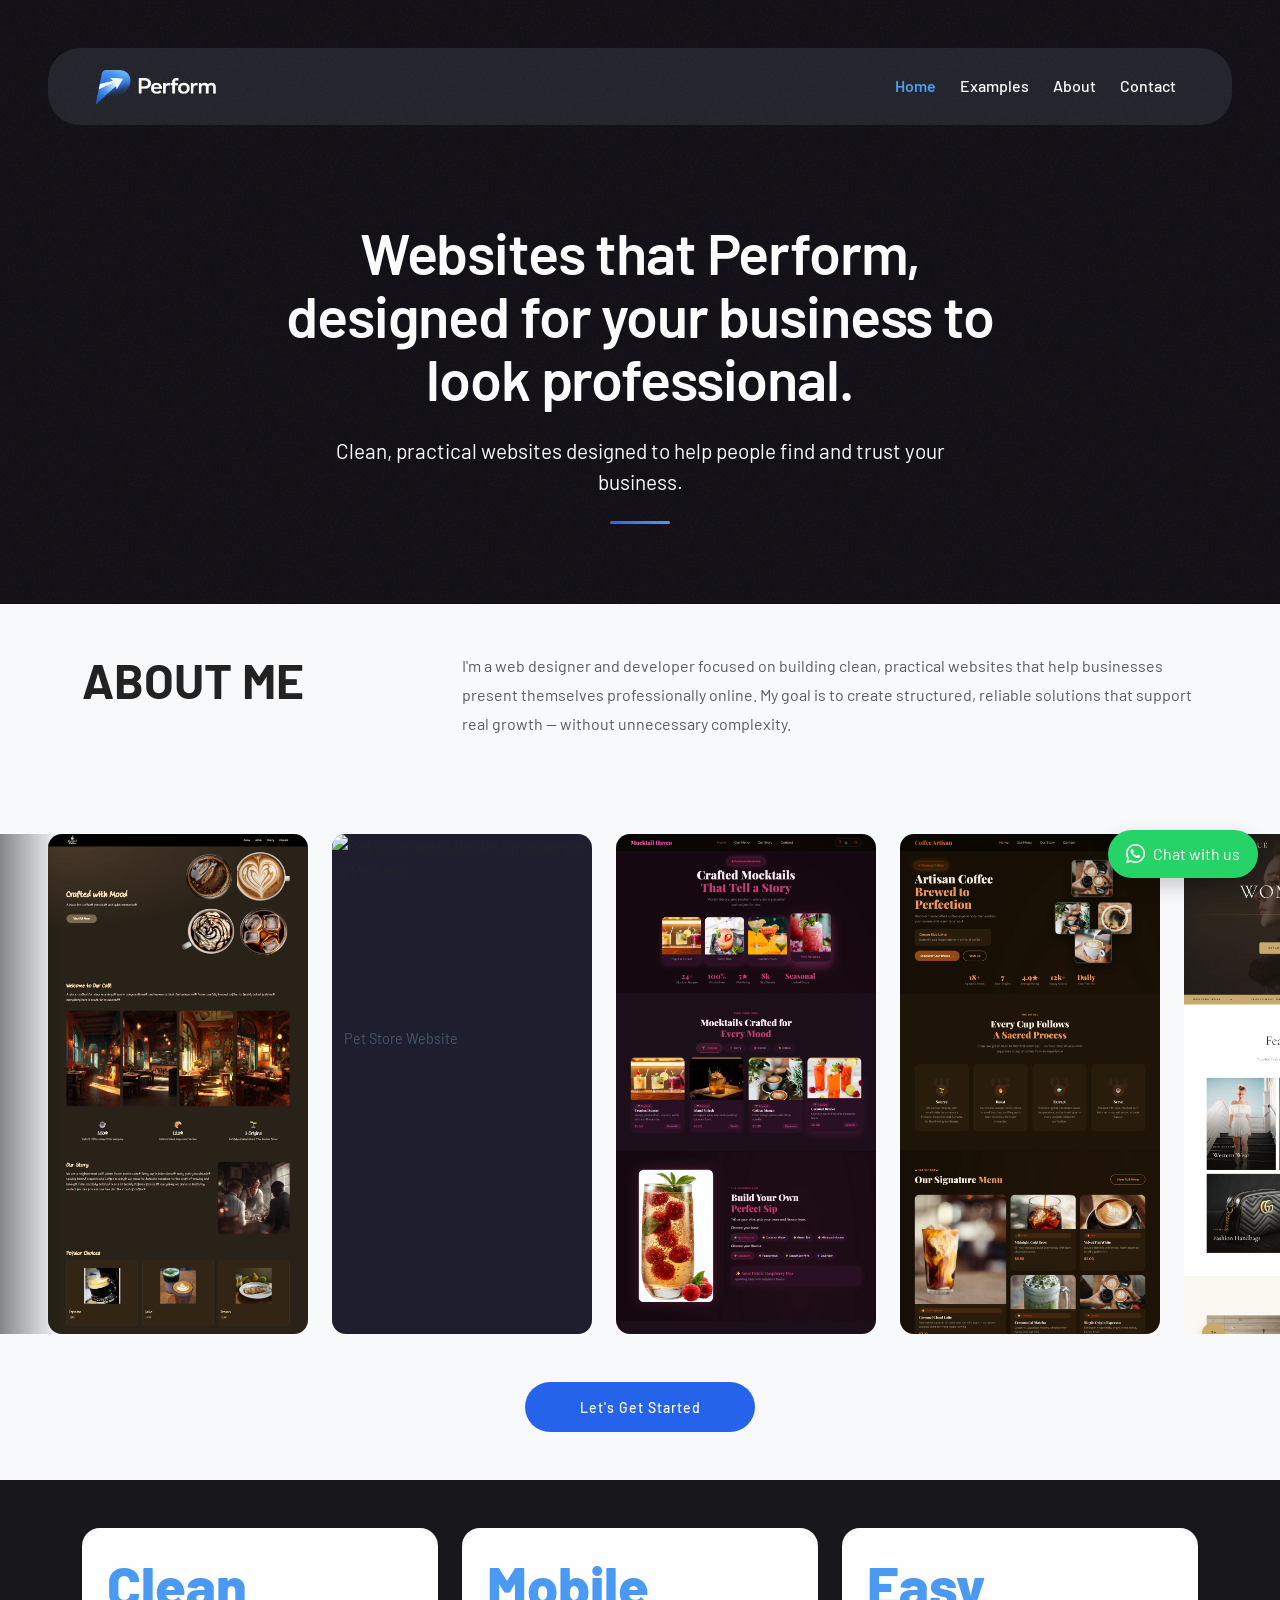
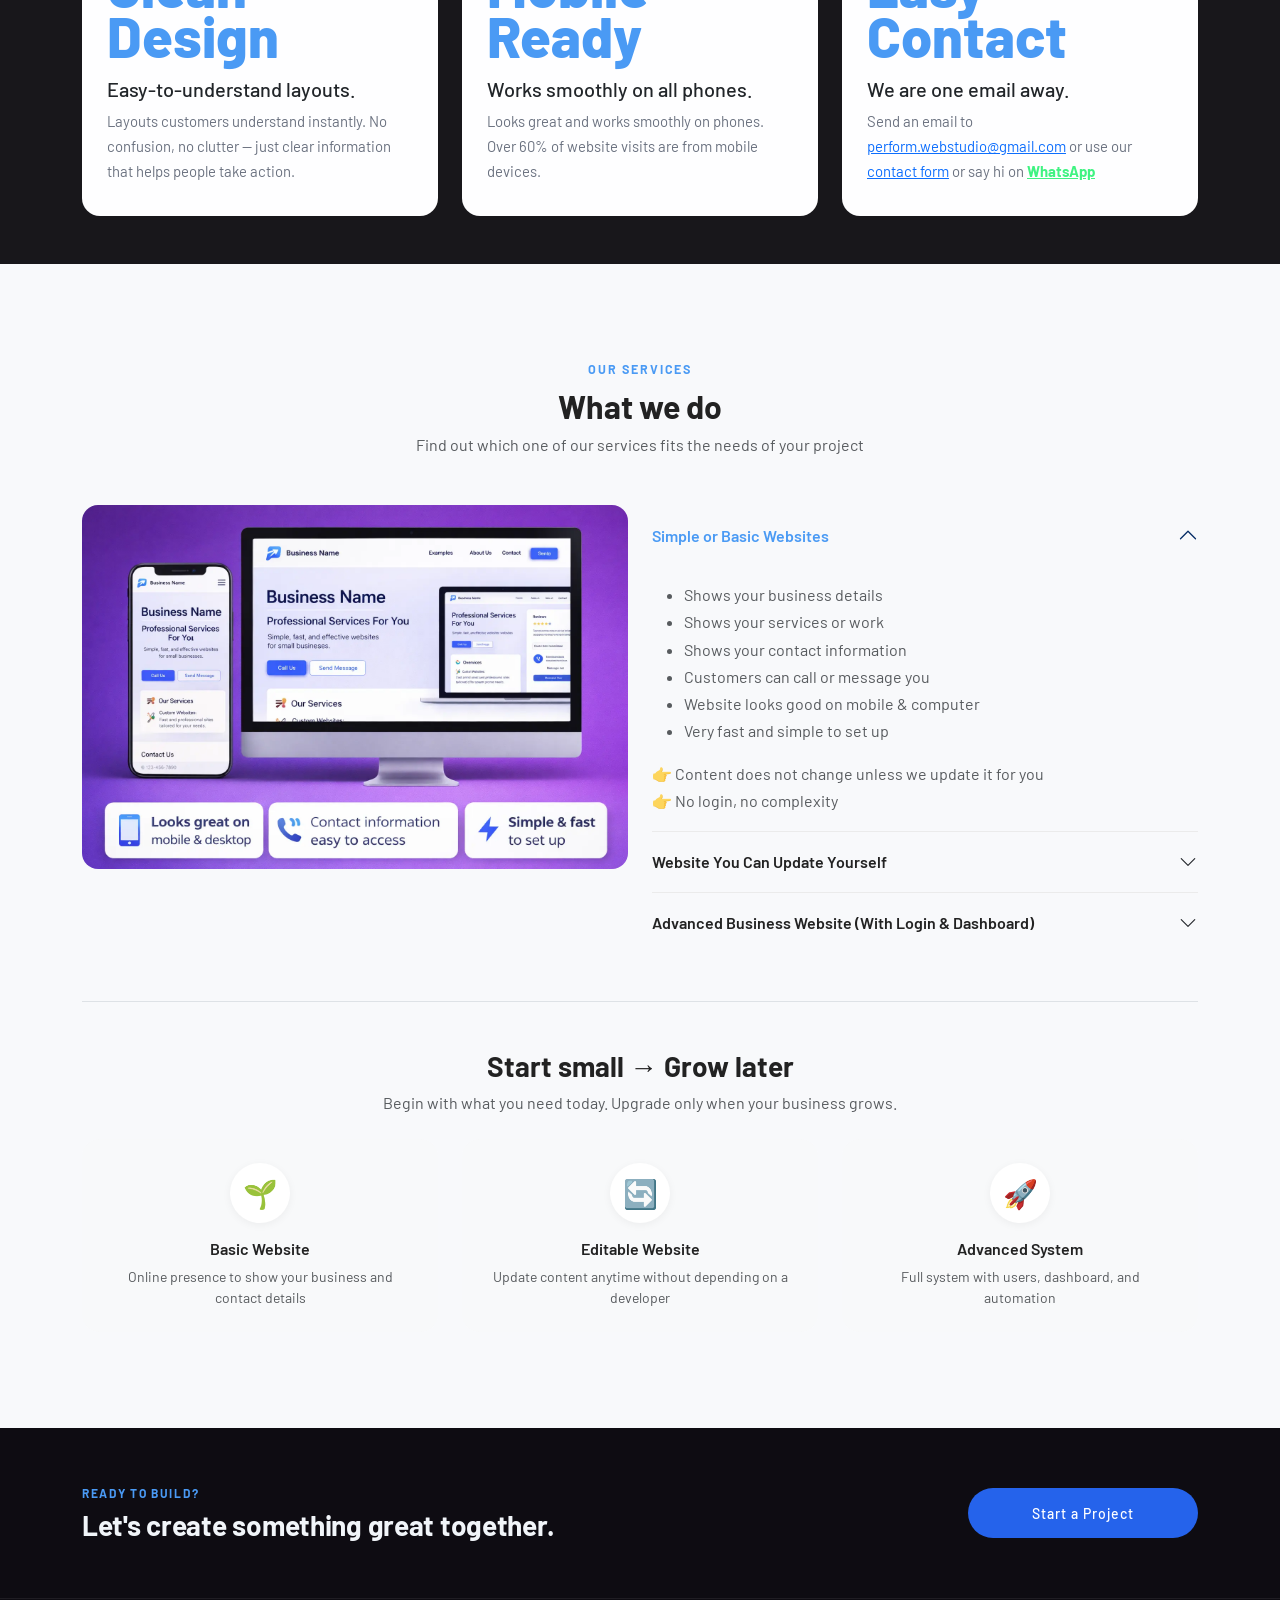
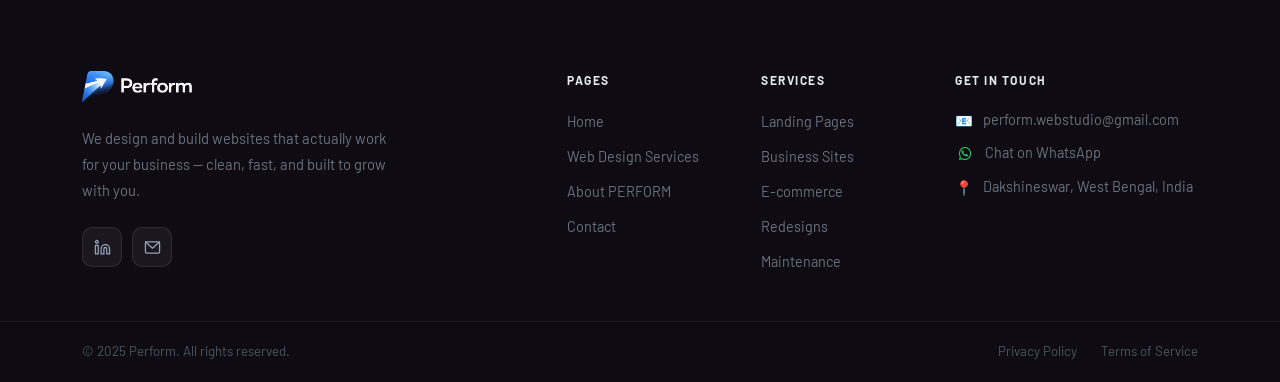
==== commit 34ae8849: "naming convention fix" ====
--- a/index.html
+++ b/index.html
@@ -341,7 +341,7 @@
           <div class="swiper-slide">
             <div class="project-card">
               <img
-                src="images/coffee.webp"
+                src="images/cafe-website.webp"
                 alt="Cafe website design example by Perform"
                 width="400"
                 height="280"
@@ -354,7 +354,7 @@
           <div class="swiper-slide">
             <div class="project-card">
               <img
-                src="images/petStore.webp"
+                src="images/petStore-website.webp"
                 alt="Pet store website design example by Perform"
                 width="400"
                 height="280"
@@ -367,7 +367,7 @@
           <div class="swiper-slide">
             <div class="project-card">
               <img
-                src="images/mocktale.webp"
+                src="images/dry-bar-website.webp"
                 alt="Mocktail bar website design example by Perform"
                 width="400"
                 height="280"
@@ -380,7 +380,7 @@
           <div class="swiper-slide">
             <div class="project-card">
               <img
-                src="images/cafepastry.webp"
+                src="images/cafepastry-website.webp"
                 alt="Cafe and pastry shop website design by Perform"
                 width="400"
                 height="280"
@@ -393,7 +393,7 @@
           <div class="swiper-slide">
             <div class="project-card">
               <img
-                src="images/fashion.webp"
+                src="images/fashion-website.webp"
                 alt="Fashion brand website design example by Perform"
                 width="400"
                 height="280"
@@ -419,7 +419,7 @@
           <div class="swiper-slide">
             <div class="project-card">
               <img
-                src="images/dental-clinic.webp"
+                src="images/dental-clinic-.webp"
                 alt="Dental clinic website design example by Perform"
                 width="400"
                 height="280"
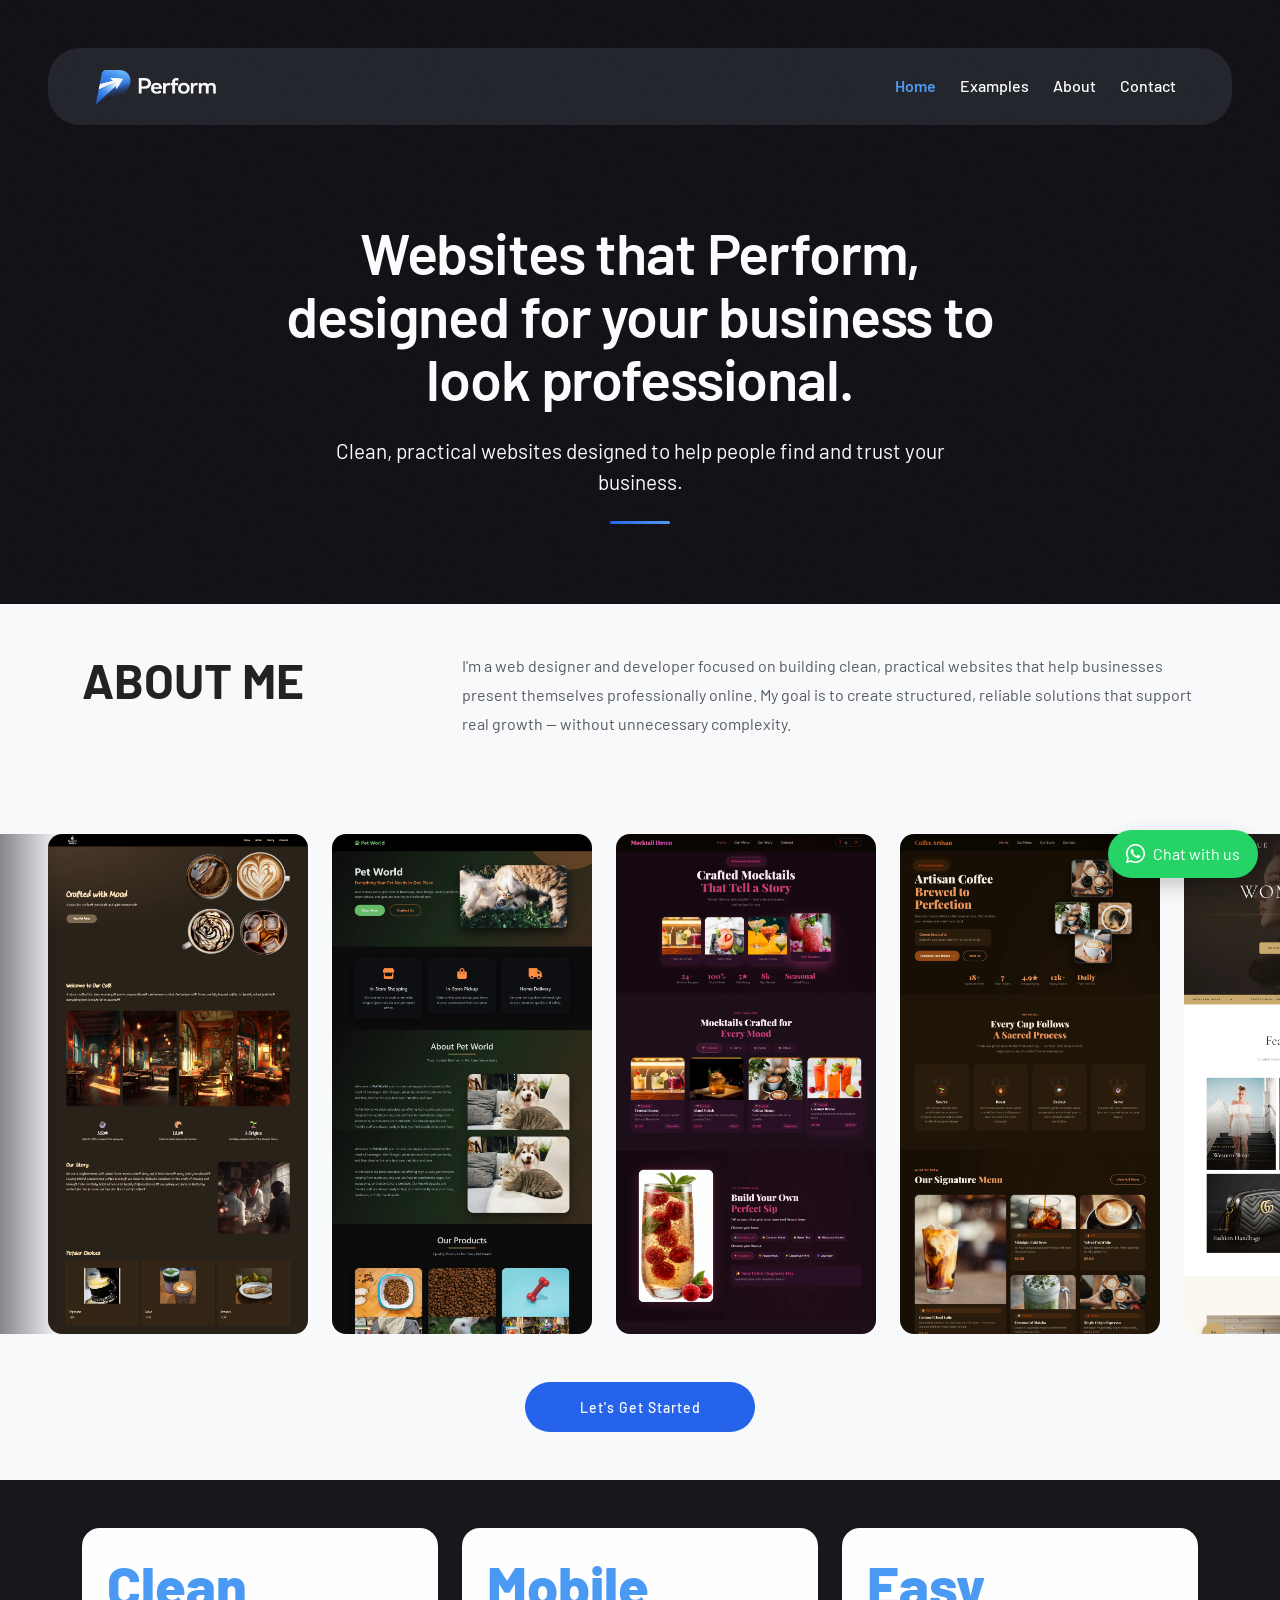
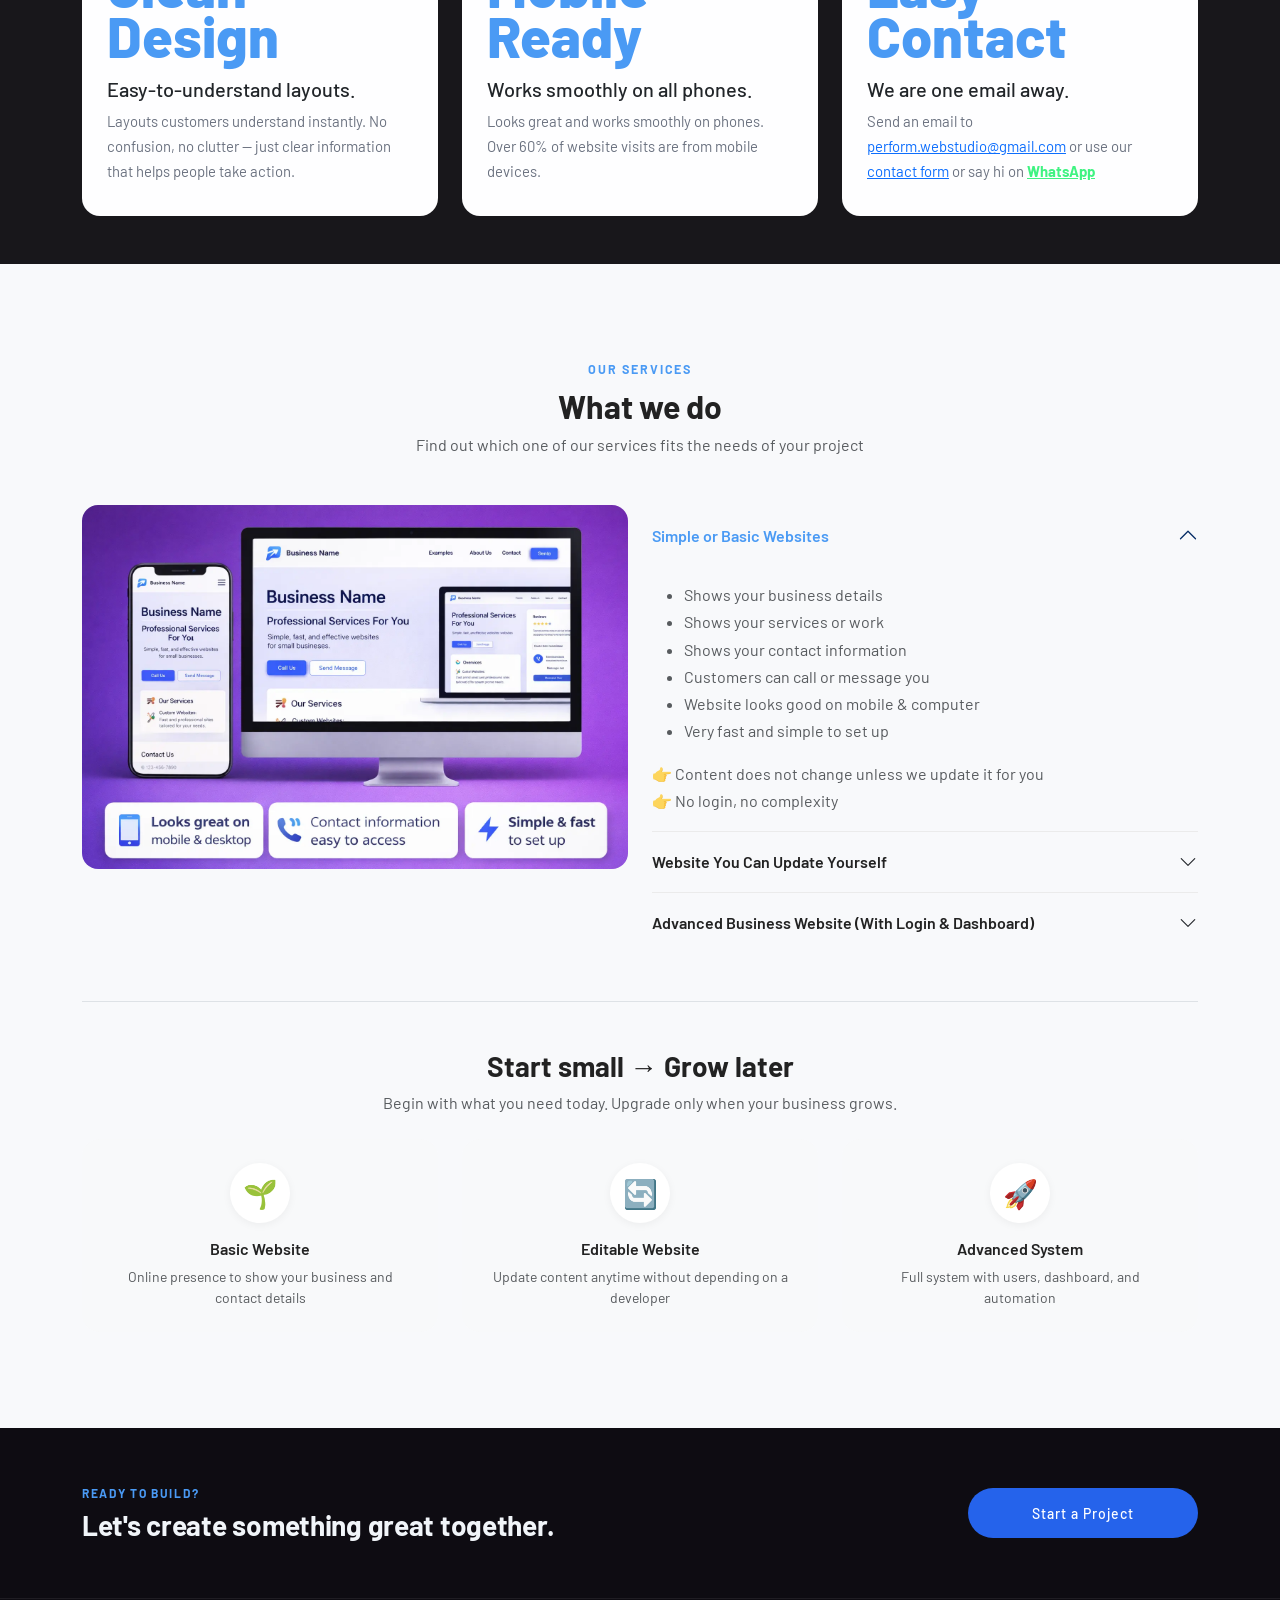
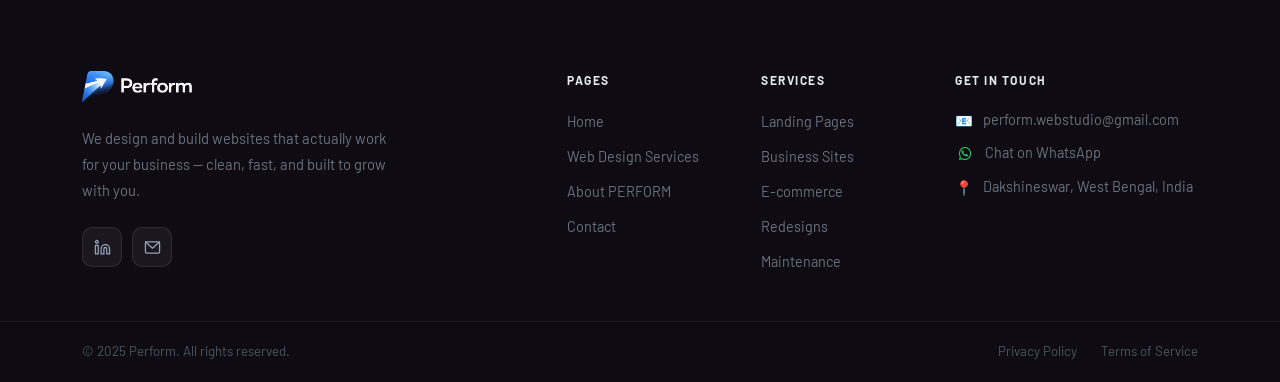
==== commit 4fb4d41d: "fix2" ====
--- a/index.html
+++ b/index.html
@@ -419,7 +419,7 @@
           <div class="swiper-slide">
             <div class="project-card">
               <img
-                src="images/dental-clinic-.webp"
+                src="images/dental-clinic.webp"
                 alt="Dental clinic website design example by Perform"
                 width="400"
                 height="280"
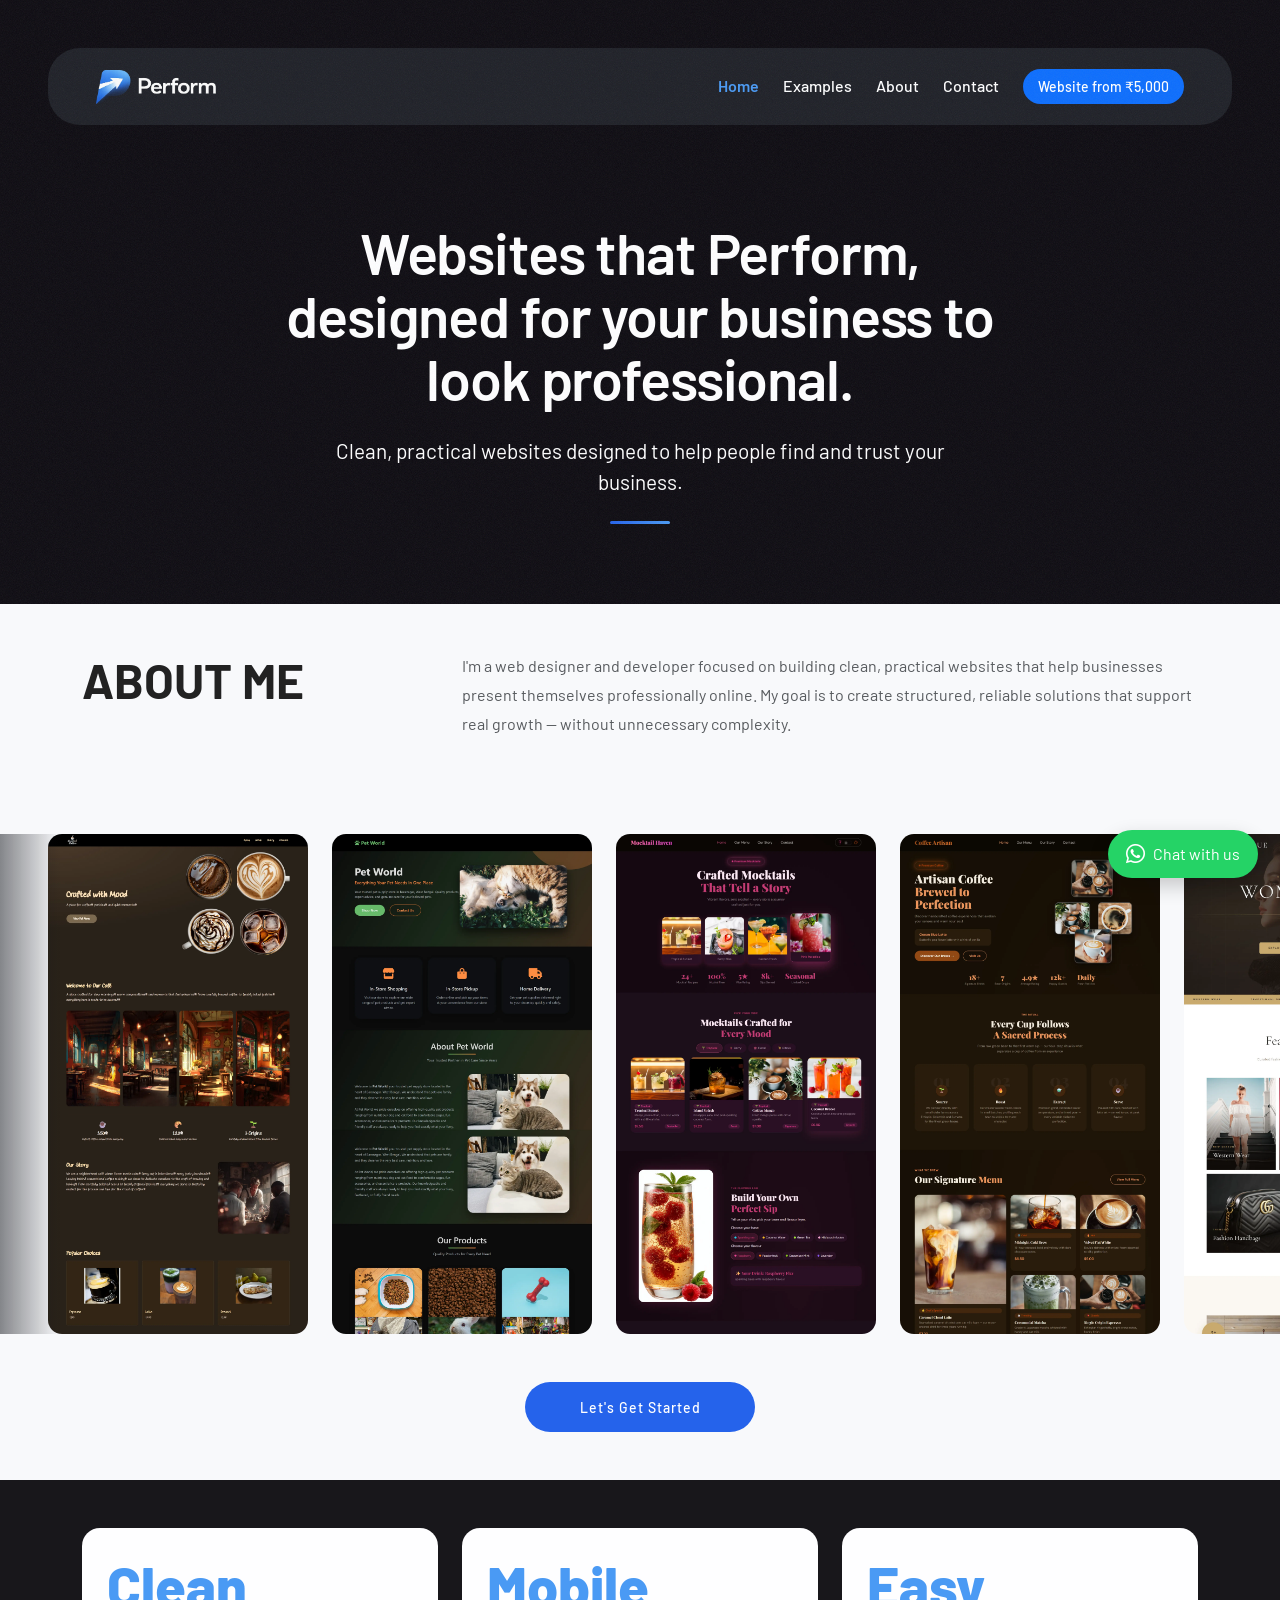
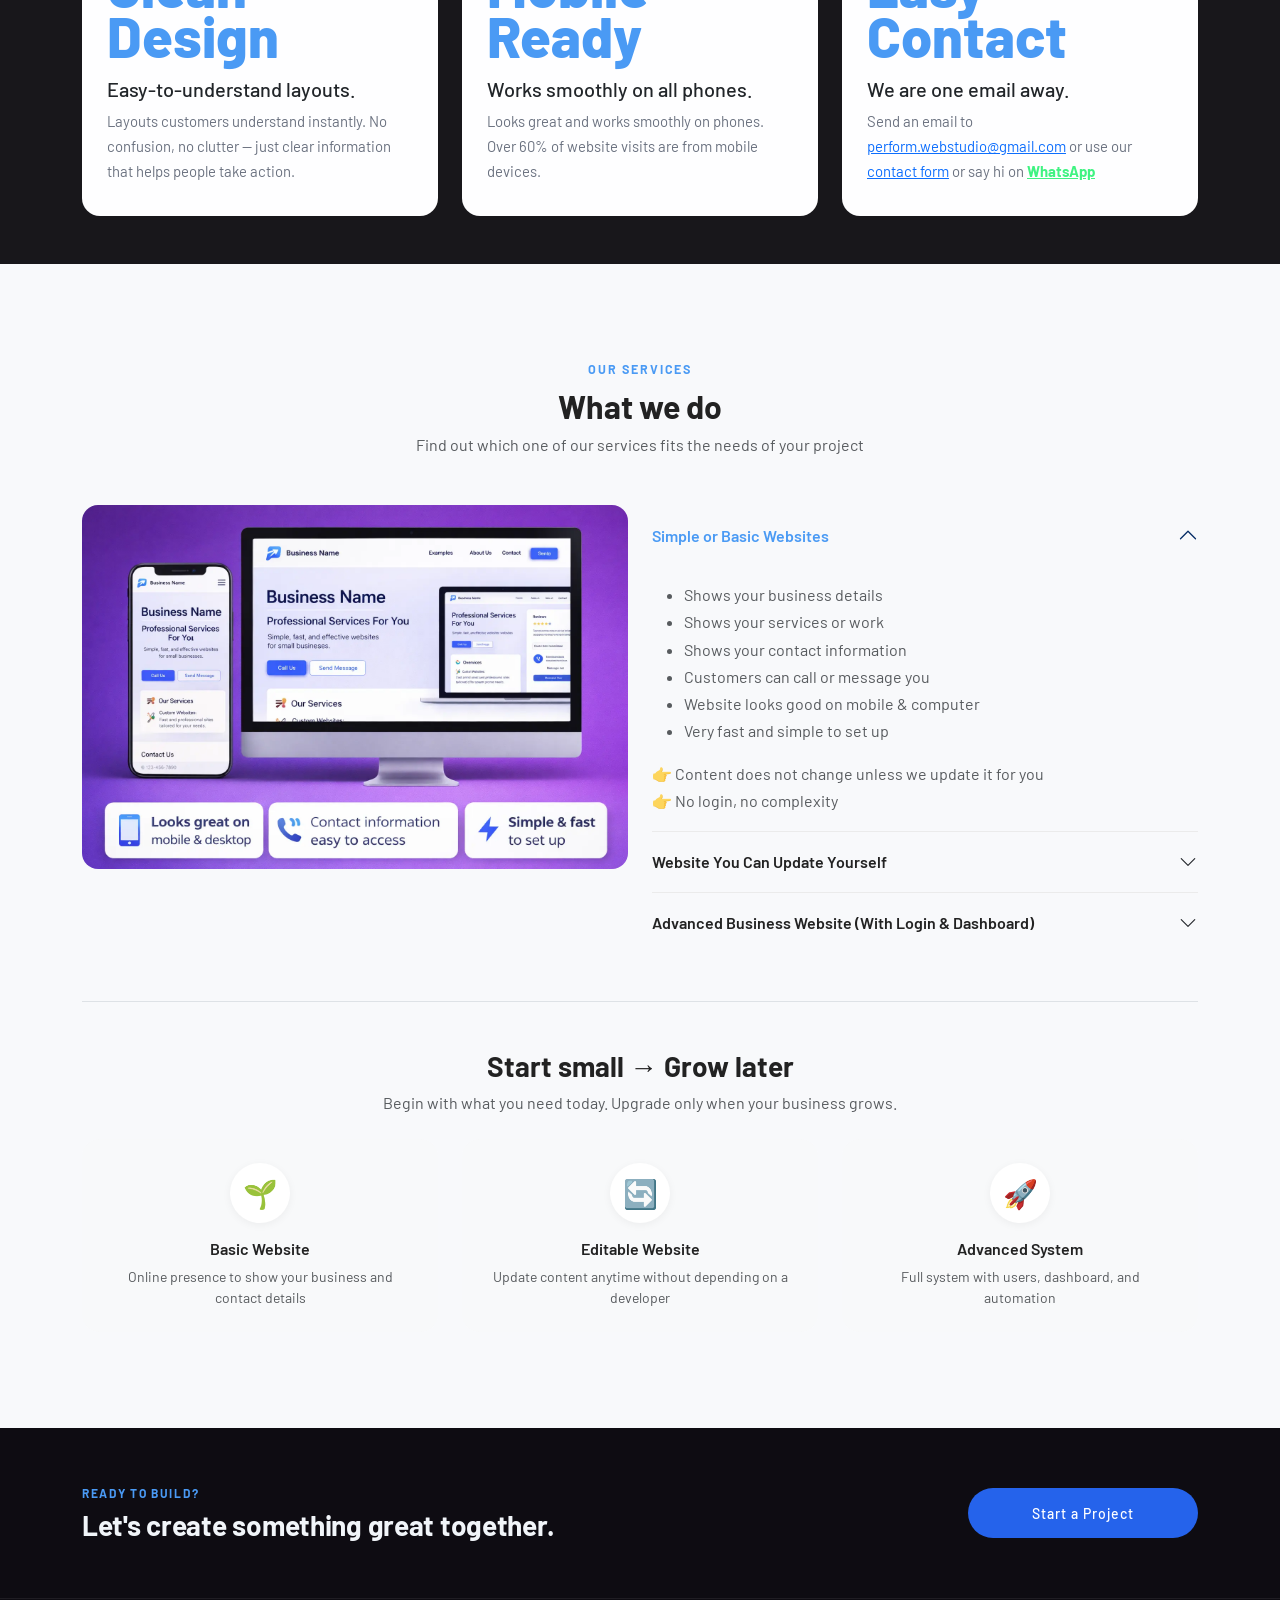
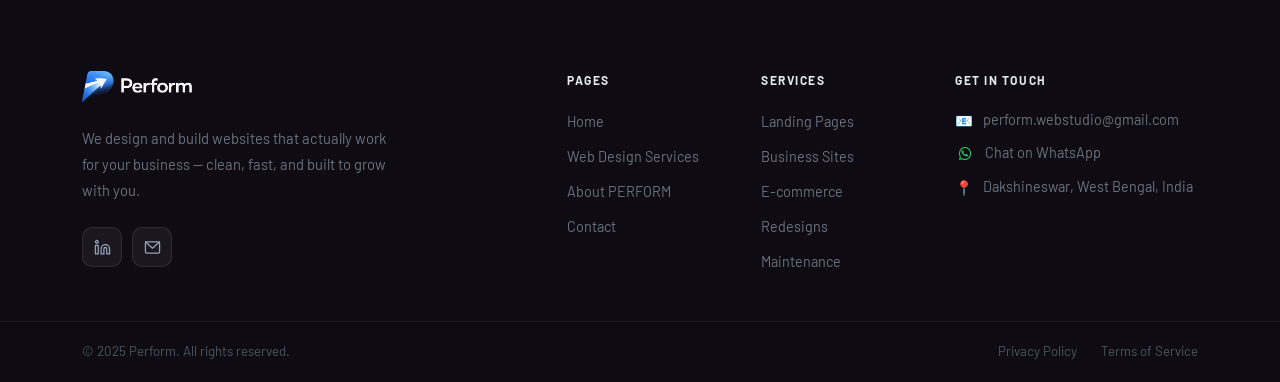
==== commit 29f29c1e: "fixes added" ====
--- a/index.html
+++ b/index.html
@@ -234,11 +234,14 @@
           class="navbar navbar-expand-lg px-3 px-lg-5 py-5 navbar-dark"
           aria-label="Main navigation"
         >
-          <div class="container nav-container rounded-5 px-4 px-lg-5 py-3">
+          <div
+            class="container nav-container rounded-5 px-4 px-lg-5 py-3 d-flex align-items-center"
+          >
+            <!-- Logo -->
             <a
               class="navbar-brand fw-bold text-white"
               href="/"
-              aria-label="Perform — Home"
+              aria-label="Perform — Contact"
             >
               <img
                 src="images/mylogo2.webp"
@@ -247,7 +250,10 @@
                 height="40"
               />
             </a>
-
+            <!-- <a href="contact.html" class="btn mobile-cta d-lg-none me-2">
+              ₹5k
+            </a> -->
+            <!-- Toggle Button -->
             <button
               class="navbar-toggler"
               type="button"
@@ -260,15 +266,23 @@
               <span class="navbar-toggler-icon"></span>
             </button>
 
+            <!-- Nav Links -->
             <div class="collapse navbar-collapse justify-content-end" id="nav">
-              <ul class="navbar-nav gap-lg-2">
+              <!-- Mobile Sticky CTA -->
+              <div class="mobile-sticky-cta d-lg-none">
+                <a
+                  href="#"
+                  id="5000Link"
+                  class="cta-clean w-100 text-center d-block"
+                >
+                  Start your website at ₹5,000
+                </a>
+              </div>
+
+              <!-- Nav Links -->
+              <ul class="navbar-nav gap-lg-2 me-lg-3 mt-2">
                 <li class="nav-item">
-                  <a
-                    class="nav-link active"
-                    href="index.html"
-                    aria-current="page"
-                    >Home</a
-                  >
+                  <a class="nav-link active" href="index.html">Home</a>
                 </li>
                 <li class="nav-item">
                   <a class="nav-link" href="#projects">Examples</a>
@@ -281,6 +295,13 @@
                 </li>
               </ul>
             </div>
+            <a
+              href="#"
+              id="5000Link"
+              class="btn cta-clean d-none d-lg-inline-flex align-items-center"
+            >
+              Website from ₹5,000
+            </a>
           </div>
         </nav>
       </header>
--- a/style.css
+++ b/style.css
@@ -27,6 +27,59 @@
   height: auto;
   max-width: 100%;
 }
+.btn-warning {
+  background: linear-gradient(135deg, #ffcc00, #ff9900);
+  border: none;
+  border-radius: 30px;
+  padding: 8px 18px;
+  transition: 0.3s ease;
+}
+
+.btn-warning:hover {
+  transform: scale(1.05);
+  box-shadow: 0 8px 20px rgba(255, 153, 0, 0.4);
+}
+.mobile-cta {
+  background: linear-gradient(135deg, #ffcc00, #ff8c00);
+  color: #000;
+  font-size: 12px;
+  font-weight: 600;
+  padding: 6px 10px;
+  border-radius: 20px;
+  white-space: nowrap;
+  box-shadow: 0 2px 10px rgba(255, 140, 0, 0.3);
+}
+
+.mobile-cta:hover {
+  color: #000;
+  transform: scale(1.05);
+}
+.cta-clean {
+  background-color: #0d6efd; /* Bootstrap primary blue */
+  color: #fff;
+  font-size: 14px;
+  font-weight: 500;
+  padding: 6px 14px;
+  border-radius: 20px;
+
+  border: 1px solid transparent;
+  transition: all 0.25s ease;
+}
+
+/* Hover = premium subtle */
+.cta-clean:hover {
+  background-color: #0b5ed7;
+  color: #fff;
+  box-shadow: 0 4px 12px rgba(13, 110, 253, 0.25);
+}
+.mobile-sticky-cta {
+  position: sticky;
+  top: 0;
+  background: #000; /* match your navbar */
+  padding: 10px 0;
+  z-index: 10;
+  border-bottom: 1px solid rgba(255, 255, 255, 0.1);
+}
 .dark-bg nav,
 .dark-bg .hero-section {
   position: relative;
@@ -66,6 +119,7 @@
   padding: 1.25rem 0;
 }
 .nav-link {
+  padding-top: 0;
   font-weight: 500;
   font-size: 1rem;
   color: var(--text-light);
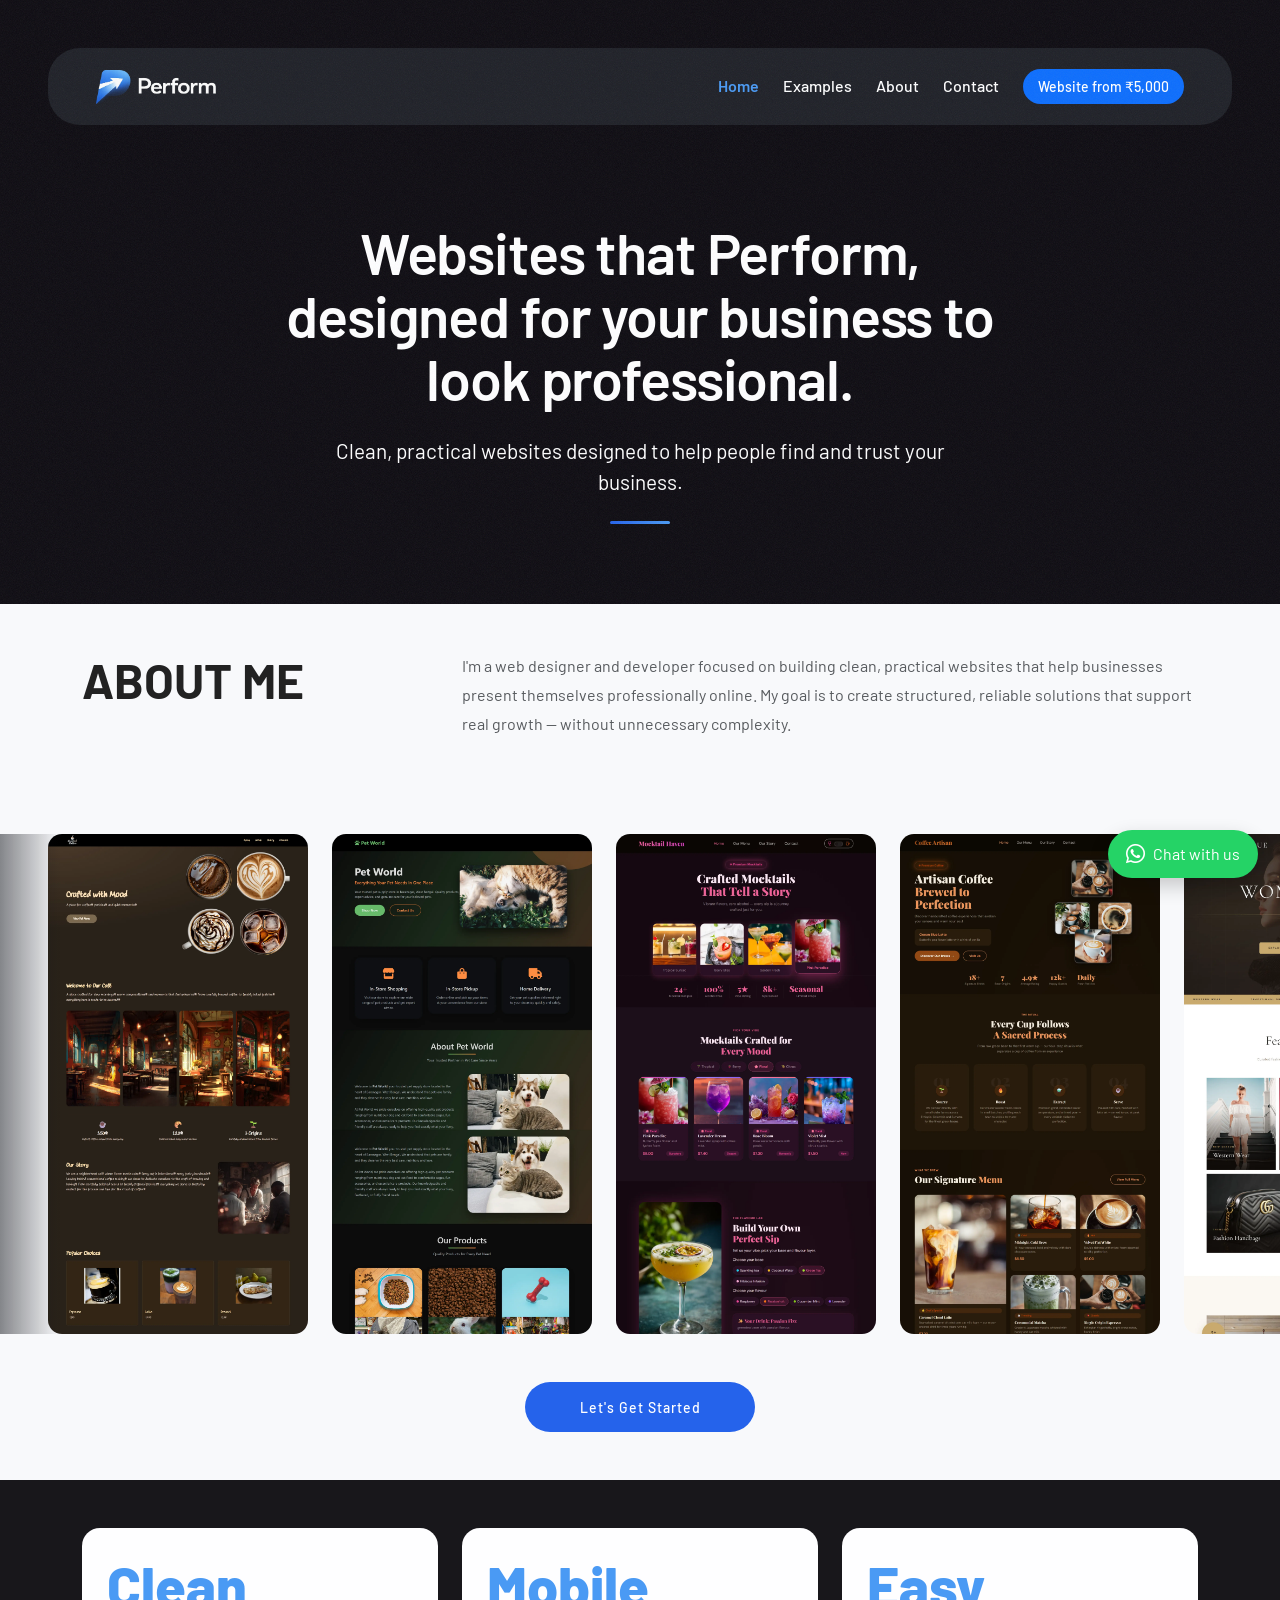
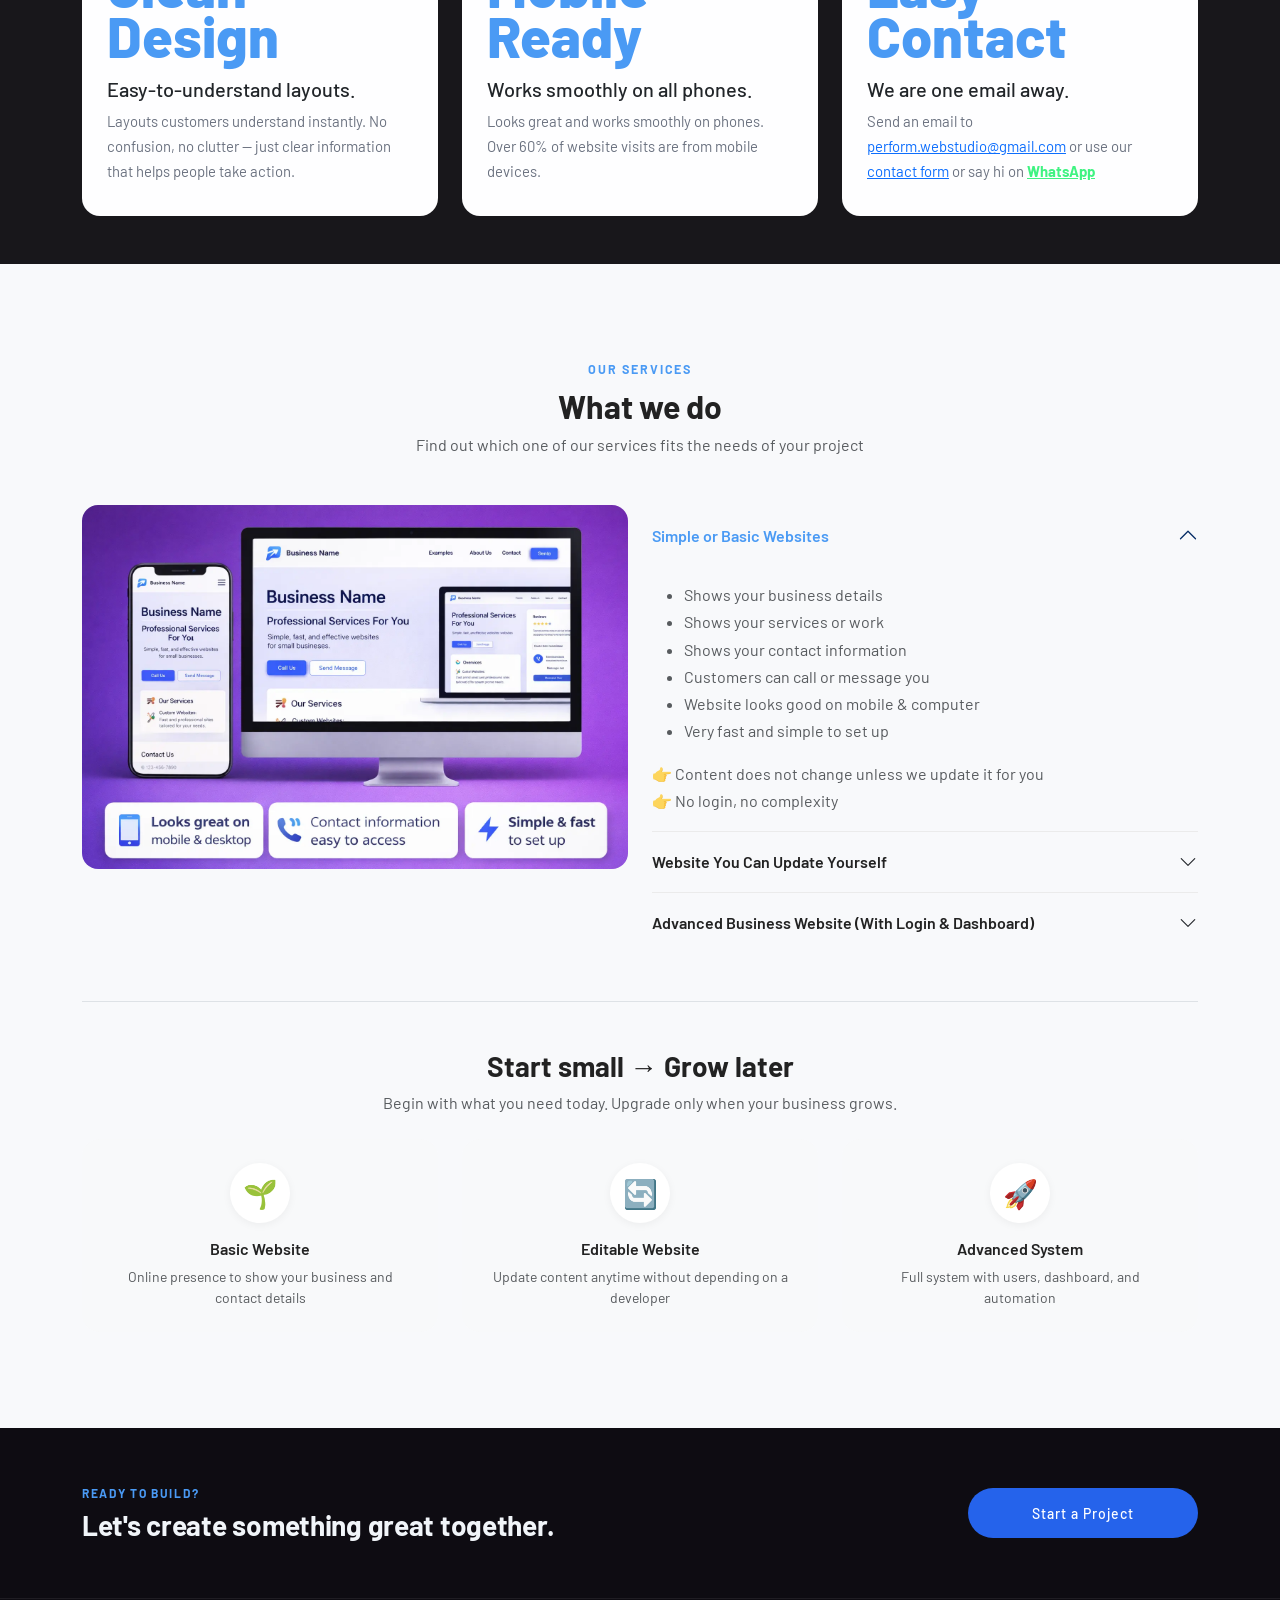
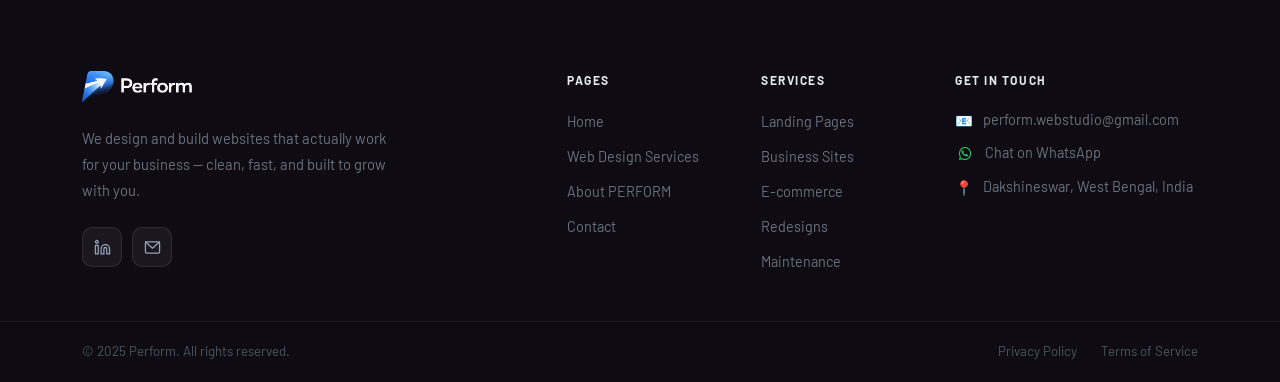
==== commit ef891efa: "new project added" ====
--- a/index.html
+++ b/index.html
@@ -388,7 +388,7 @@
           <div class="swiper-slide">
             <div class="project-card">
               <img
-                src="images/dry-bar-website.webp"
+                src="images/cocktale.webp"
                 alt="Mocktail bar website design example by Perform"
                 width="400"
                 height="280"
@@ -459,6 +459,78 @@
                 loading="lazy"
               />
               <p>Bengali Food Website</p>
+            </div>
+          </div>
+          <div class="swiper-slide">
+            <div class="project-card">
+              <img
+                src="images/aurum.webp"
+                alt="Handcrafted Jewelry website design example by Perform"
+                width="400"
+                height="280"
+                loading="lazy"
+              />
+              <p>Handcrafted Jewelry Website</p>
+            </div>
+          </div>
+          <div class="swiper-slide">
+            <div class="project-card">
+              <img
+                src="images/freshdrop.webp"
+                alt="FreshDrop organic food website design example by Perform"
+                width="400"
+                height="280"
+                loading="lazy"
+              />
+              <p>FreshDrop Organic Food Website</p>
+            </div>
+          </div>
+          <div class="swiper-slide">
+            <div class="project-card">
+              <img
+                src="images/arsalan.webp"
+                alt="Mughlai food restaurant website design example by Perform"
+                width="400"
+                height="280"
+                loading="lazy"
+              />
+              <p>Mughlai Food Restaurant Website</p>
+            </div>
+          </div>
+          <div class="swiper-slide">
+            <div class="project-card">
+              <img
+                src="images/aura.webp"
+                alt="Beauty product and cosmetics website design example by Perform"
+                width="400"
+                height="280"
+                loading="lazy"
+              />
+              <p>Beauty Product & Cosmetics Website</p>
+            </div>
+          </div>
+          <div class="swiper-slide">
+            <div class="project-card">
+              <img
+                src="images/dada.webp"
+                alt="Bengali biryani restaurant website design example by Perform"
+                width="400"
+                height="280"
+                loading="lazy"
+              />
+              <p>Bengali Biryani Restaurant Website</p>
+            </div>
+          </div>
+          <div class="swiper-slide">
+            <div class="project-card">
+              <img
+                src="images/Dastarkwan.webp"
+                alt="Mughlai food restaurant website design example by Perform"
+                width="400"
+                height="280"
+                loading="lazy"
+              />
+              <p>Mughlai Food Restaurant Website</p>
             </div>
           </div>
         </div>
